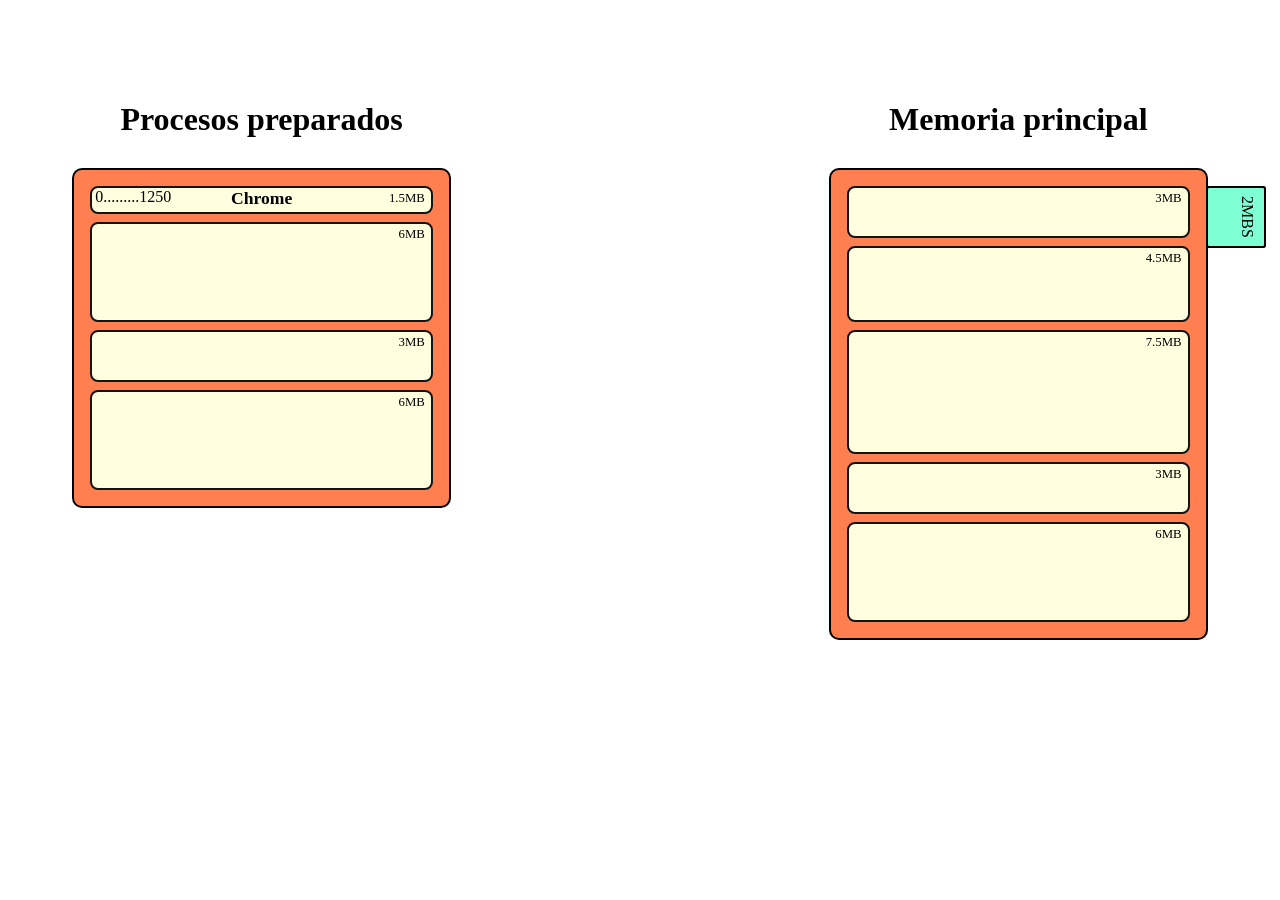
==== index.html @ 34858935 "pestaña lateral en proceso" ====
<!DOCTYPE html>
<html lang="en">

<head>
    <meta charset="UTF-8" />
    <meta name="viewport" content="width=device-width, initial-scale=1.0" />
    <link rel="stylesheet" href="scss/mis_estilos.css" .css">
    <title>Document</title>
</head>

<body>
    <!--    <nav>
        <ul>
            <li>
                <a href="">Ejemplo</a>
            </li>
        </ul>
    </nav> -->

    <div class="main-container">
        <div class="contenedor-columna">
            <h1 class="titulo">Procesos preparados</h1>
            <div class="mi_memoria">
                <div class="particion size1">
                    <div class="info-izq">
                        <div class="cero">0</div>
                        <div class="puntos">
                            .........<br />.........<br />.........<br />.........<br />.........
                        </div>
                        <div class="numero-direccion">1250</div>
                    </div>

                    <div class="nombre-proceso">Chrome</div>
                </div>
                <div class="particion size4"></div>
                <div class="particion size2"></div>
                <div class="particion size4"></div>
            </div>
        </div>

        <div class="contenedor-columna">
            <h1 class="titulo">Memoria principal</h1>
            
            <div class="mi_memoria">
                <div class="particion size2"></div>
                <div class="pestaña-lateral">2MBS</div>
                <div class="particion size3"></div>

                <div class="particion size5"></div>
                <div class="particion size2"></div>

                <div class="pestaña-lateral">2MBS</div>
                <div class="particion size4"></div>
            </div>
        </div>
    </div>
</body>

</html>
---- scss/mis_estilos.css ----
@charset "UTF-8";
:root {
  --size_memmory:30% ;
}

.titulo {
  text-align: center;
  padding: 0.5rem;
}

.main-container {
  display: flex;
  justify-content: space-between;
}

.contenedor-columna {
  width: var(--size_memmory);
  display: flex;
  flex-direction: column;
  margin: 2rem;
  padding: 2rem;
}

.mi_memoria {
  display: flex;
  flex-wrap: wrap;
  position: relative;
  row-gap: 0.5rem;
  background-color: coral;
  border-radius: 10px;
  border: 2px solid black;
  padding: 1rem;
}
.mi_memoria .pestaña-lateral {
  position: absolute;
  right: -60px;
  width: 40px;
  border-radius: 0.2rem;
  border: 2px solid black;
  background-color: aquamarine;
  padding: 0.5rem;
  writing-mode: vertical-rl;
  display: flex;
}
.mi_memoria .particion {
  border: rgb(20, 20, 20) solid 2px;
  width: 100%;
  border-radius: 8px;
  background-color: lightyellow;
  overflow: hidden;
}
.mi_memoria .particion .info-izq {
  position: absolute;
  left: 0.2rem;
  display: flex;
  justify-content: space-between;
}
.mi_memoria .particion .info-izq .puntos {
  color: #000000;
}
.mi_memoria .particion .nombre-proceso {
  font-weight: bold;
  font-size: 1.1rem;
  text-align: center;
}
.mi_memoria .particion.size1 {
  position: relative;
  height: calc(1 * 1.5rem);
}
.mi_memoria .particion.size1::after {
  content: "1.5MB";
  position: absolute;
  padding: 0.2rem;
  right: 0.2rem;
  top: 0rem;
  font-size: 0.8rem;
}
.mi_memoria .particion.size2 {
  position: relative;
  height: calc(2 * 1.5rem);
}
.mi_memoria .particion.size2::after {
  content: "3MB";
  position: absolute;
  padding: 0.2rem;
  right: 0.2rem;
  top: 0rem;
  font-size: 0.8rem;
}
.mi_memoria .particion.size3 {
  position: relative;
  height: calc(3 * 1.5rem);
}
.mi_memoria .particion.size3::after {
  content: "4.5MB";
  position: absolute;
  padding: 0.2rem;
  right: 0.2rem;
  top: 0rem;
  font-size: 0.8rem;
}
.mi_memoria .particion.size4 {
  position: relative;
  height: calc(4 * 1.5rem);
}
.mi_memoria .particion.size4::after {
  content: "6MB";
  position: absolute;
  padding: 0.2rem;
  right: 0.2rem;
  top: 0rem;
  font-size: 0.8rem;
}
.mi_memoria .particion.size5 {
  position: relative;
  height: calc(5 * 1.5rem);
}
.mi_memoria .particion.size5::after {
  content: "7.5MB";
  position: absolute;
  padding: 0.2rem;
  right: 0.2rem;
  top: 0rem;
  font-size: 0.8rem;
}/*# sourceMappingURL=mis_estilos.css.map */
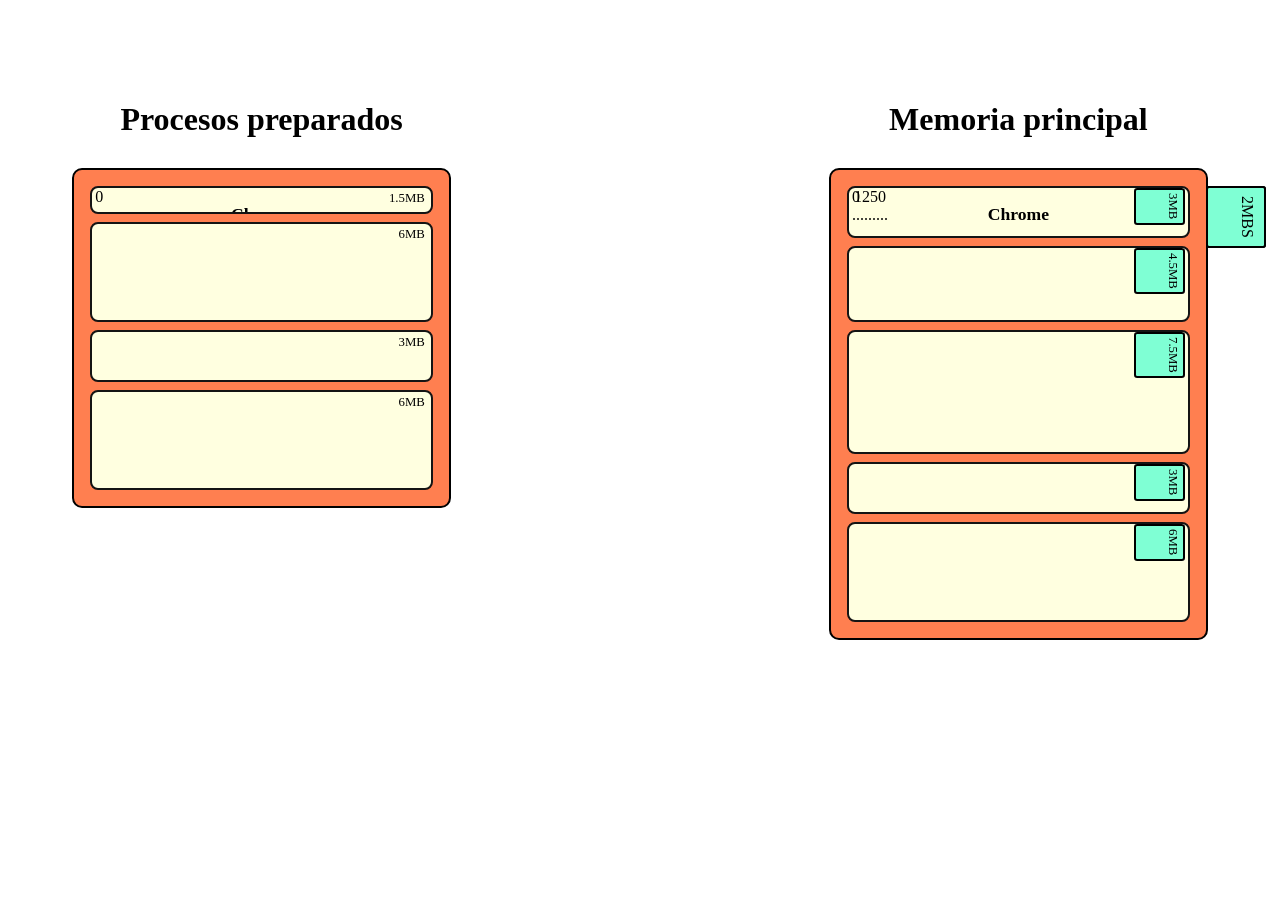
==== commit 718671d8: "archivo procesos + cambios varios" ====
--- a/index.html
+++ b/index.html
@@ -18,14 +18,13 @@
     </nav> -->
 
     <div class="main-container">
-        <div class="contenedor-columna">
+        <div class="contenedor-procesos">
             <h1 class="titulo">Procesos preparados</h1>
-            <div class="mi_memoria">
+            <div class="procesos_preparados">
                 <div class="particion size1">
                     <div class="info-izq">
-                        <div class="cero">0</div>
-                        <div class="puntos">
-                            .........<br />.........<br />.........<br />.........<br />.........
+                        <div >
+                            0<br/>.........<br />.........<br />.........<br />
                         </div>
                         <div class="numero-direccion">1250</div>
                     </div>
@@ -38,11 +37,20 @@
             </div>
         </div>
 
-        <div class="contenedor-columna">
+        <div class="contenedor-particiones">
             <h1 class="titulo">Memoria principal</h1>
             
             <div class="mi_memoria">
-                <div class="particion size2"></div>
+                <div class="particion size2">
+                    <div class="info-izq">
+                        
+                        <div>
+                            0<br/>.........<br />.........<br />.........<br />.........<br />.........
+                        </div>
+                        <div class="numero-direccion">1250</div>
+                    </div>
+                    <div class="nombre-proceso">Chrome</div>
+                </div>
                 <div class="pestaña-lateral">2MBS</div>
                 <div class="particion size3"></div>
 
--- a/scss/mis_estilos.css
+++ b/scss/mis_estilos.css
@@ -13,7 +13,109 @@
   justify-content: space-between;
 }
 
-.contenedor-columna {
+.contenedor-procesos {
+  width: var(--size_memmory);
+  display: flex;
+  flex-direction: column;
+  margin: 2rem;
+  padding: 2rem;
+}
+
+.procesos_preparados {
+  display: flex;
+  flex-wrap: wrap;
+  position: relative;
+  row-gap: 0.5rem;
+  background-color: coral;
+  border-radius: 10px;
+  border: 2px solid black;
+  padding: 1rem;
+}
+.procesos_preparados .particion {
+  border: rgb(20, 20, 20) solid 2px;
+  width: 100%;
+  border-radius: 8px;
+  background-color: lightyellow;
+  overflow: hidden;
+}
+.procesos_preparados .particion .info-izq {
+  position: absolute;
+  left: 0.2rem;
+  display: flex;
+  justify-content: space-between;
+}
+.procesos_preparados .particion .info-izq .numero-direccion {
+  position: absolute;
+  z-index: -1;
+}
+.procesos_preparados .particion .nombre-proceso {
+  font-weight: bold;
+  font-size: 1.1rem;
+  text-align: center;
+  padding: 1rem;
+}
+.procesos_preparados .particion.size1 {
+  position: relative;
+  height: calc(1 * 1.5rem);
+}
+.procesos_preparados .particion.size1::after {
+  content: "1.5MB";
+  position: absolute;
+  padding: 0.2rem;
+  right: 0.2rem;
+  top: 0rem;
+  font-size: 0.8rem;
+}
+.procesos_preparados .particion.size2 {
+  position: relative;
+  height: calc(2 * 1.5rem);
+}
+.procesos_preparados .particion.size2::after {
+  content: "3MB";
+  position: absolute;
+  padding: 0.2rem;
+  right: 0.2rem;
+  top: 0rem;
+  font-size: 0.8rem;
+}
+.procesos_preparados .particion.size3 {
+  position: relative;
+  height: calc(3 * 1.5rem);
+}
+.procesos_preparados .particion.size3::after {
+  content: "4.5MB";
+  position: absolute;
+  padding: 0.2rem;
+  right: 0.2rem;
+  top: 0rem;
+  font-size: 0.8rem;
+}
+.procesos_preparados .particion.size4 {
+  position: relative;
+  height: calc(4 * 1.5rem);
+}
+.procesos_preparados .particion.size4::after {
+  content: "6MB";
+  position: absolute;
+  padding: 0.2rem;
+  right: 0.2rem;
+  top: 0rem;
+  font-size: 0.8rem;
+}
+.procesos_preparados .particion.size5 {
+  position: relative;
+  height: calc(5 * 1.5rem);
+}
+.procesos_preparados .particion.size5::after {
+  content: "7.5MB";
+  position: absolute;
+  padding: 0.2rem;
+  right: 0.2rem;
+  top: 0rem;
+  font-size: 0.8rem;
+}
+
+.contenedor-particiones {
   width: var(--size_memmory);
   display: flex;
   flex-direction: column;
@@ -48,20 +150,24 @@
   border-radius: 8px;
   background-color: lightyellow;
   overflow: hidden;
+  flex-direction: column;
+  flex-grow: 1;
 }
 .mi_memoria .particion .info-izq {
   position: absolute;
   left: 0.2rem;
   display: flex;
-  justify-content: space-between;
-}
-.mi_memoria .particion .info-izq .puntos {
-  color: #000000;
+  justify-content: space-around;
+}
+.mi_memoria .particion .info-izq .numero-direccion {
+  position: absolute;
+  z-index: 2;
 }
 .mi_memoria .particion .nombre-proceso {
   font-weight: bold;
   font-size: 1.1rem;
   text-align: center;
+  padding: 1rem;
 }
 .mi_memoria .particion.size1 {
   position: relative;
@@ -122,4 +228,14 @@
   right: 0.2rem;
   top: 0rem;
   font-size: 0.8rem;
+}
+.mi_memoria .particion::after {
+  position: relative;
+  right: -190px;
+  width: 40px;
+  border-radius: 0.2rem;
+  border: 2px solid black;
+  background-color: aquamarine;
+  padding: 0.5rem;
+  writing-mode: vertical-rl;
 }/*# sourceMappingURL=mis_estilos.css.map */
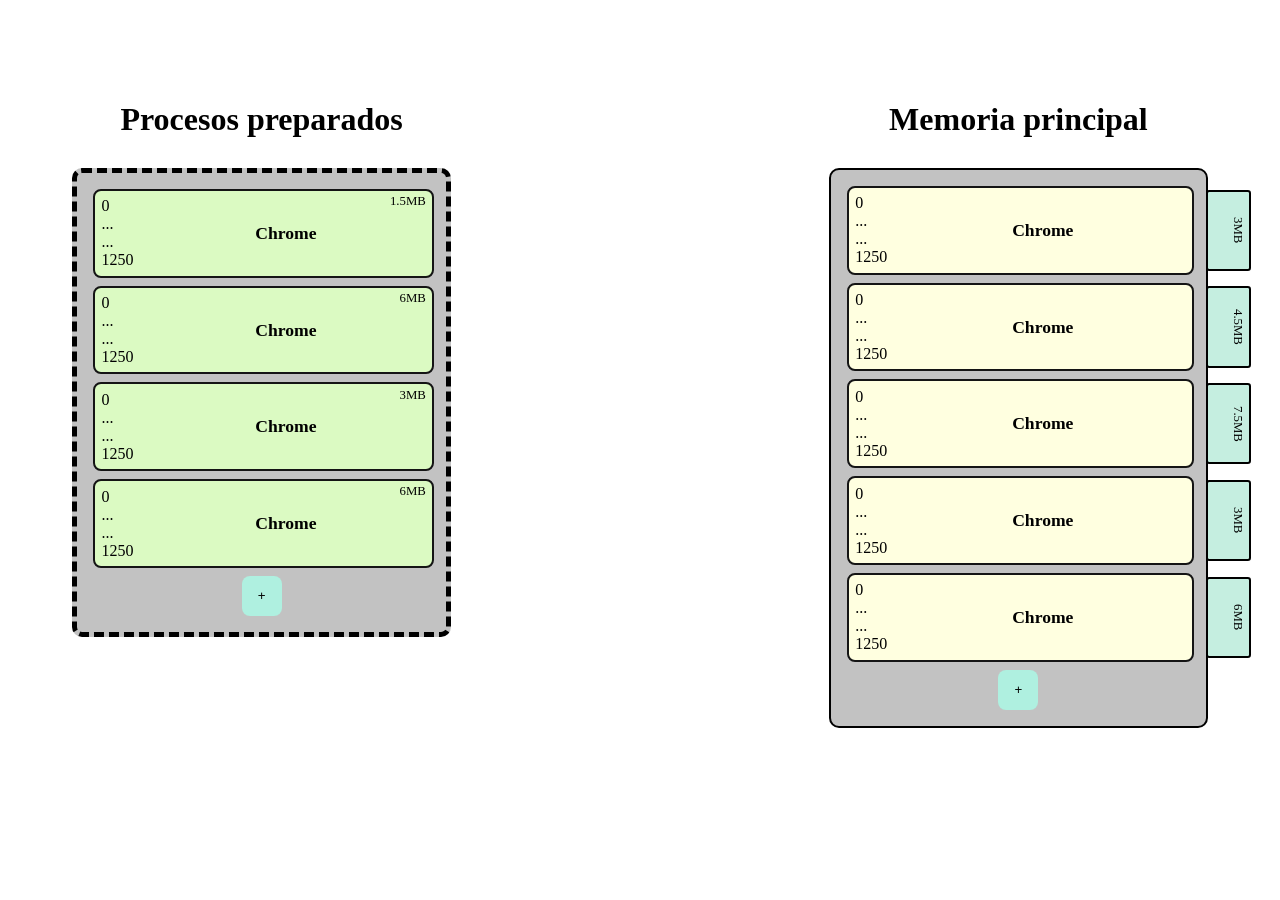
==== commit 86b55dd1: "COMMIT 1. Particiones fijas. Dibujo de las particiones." ====
--- a/index.html
+++ b/index.html
@@ -23,42 +23,102 @@
             <div class="procesos_preparados">
                 <div class="particion size1">
                     <div class="info-izq">
-                        <div >
-                            0<br/>.........<br />.........<br />.........<br />
-                        </div>
-                        <div class="numero-direccion">1250</div>
+                        <span>0</span>
+                        <span>...</span>
+                        <span>...</span>
+                        <span class="numero-direccion">1250</span>
                     </div>
 
                     <div class="nombre-proceso">Chrome</div>
                 </div>
-                <div class="particion size4"></div>
-                <div class="particion size2"></div>
-                <div class="particion size4"></div>
+                <div class="particion size4">
+                    <div class="info-izq">
+                        <span>0</span>
+                        <span>...</span>
+                        <span>...</span>
+                        <span class="numero-direccion">1250</span>
+                    </div>
+                    <div class="nombre-proceso">Chrome</div>
+                </div>
+                <div class="particion size2">
+                    <div class="info-izq">
+                        <span>0</span>
+                        <span>...</span>
+                        <span>...</span>
+                        <span class="numero-direccion">1250</span>
+                    </div>
+                    <div class="nombre-proceso">Chrome</div>
+                </div>
+                <div class="particion size4">
+                    <div class="info-izq">
+                        <span>0</span>
+                        <span>...</span>
+                        <span>...</span>
+                        <span class="numero-direccion">1250</span>
+                    </div>
+                    <div class="nombre-proceso">Chrome</div>
+                </div>
+                <div class="button-container">
+                    <button class="button">+</button>
+                </div>
             </div>
         </div>
 
         <div class="contenedor-particiones">
             <h1 class="titulo">Memoria principal</h1>
-            
+
             <div class="mi_memoria">
                 <div class="particion size2">
                     <div class="info-izq">
-                        
-                        <div>
-                            0<br/>.........<br />.........<br />.........<br />.........<br />.........
-                        </div>
-                        <div class="numero-direccion">1250</div>
+                        <span>0</span>
+                        <span>...</span>
+                        <span>...</span>
+                        <span class="numero-direccion">1250</span>
                     </div>
                     <div class="nombre-proceso">Chrome</div>
                 </div>
-                <div class="pestaña-lateral">2MBS</div>
-                <div class="particion size3"></div>
 
-                <div class="particion size5"></div>
-                <div class="particion size2"></div>
+                <div class="particion size3">
+                    <div class="info-izq">
+                        <span>0</span>
+                        <span>...</span>
+                        <span>...</span>
+                        <span class="numero-direccion">1250</span>
+                    </div>
+                    <div class="nombre-proceso">Chrome</div>
+                </div>
 
-                <div class="pestaña-lateral">2MBS</div>
-                <div class="particion size4"></div>
+                <div class="particion size5">
+                    <div class="info-izq">
+                        <span>0</span>
+                        <span>...</span>
+                        <span>...</span>
+                        <span class="numero-direccion">1250</span>
+                    </div>
+                    <div class="nombre-proceso">Chrome</div>
+                </div>
+                <div class="particion size2">
+                    <div class="info-izq">
+                        <span>0</span>
+                        <span>...</span>
+                        <span>...</span>
+                        <span class="numero-direccion">1250</span>
+                    </div>
+                    <div class="nombre-proceso">Chrome</div>
+                </div>
+
+                <div class="particion size4">
+                    <div class="info-izq">
+                        <span>0</span>
+                        <span>...</span>
+                        <span>...</span>
+                        <span class="numero-direccion">1250</span>
+                    </div>
+                    <div class="nombre-proceso">Chrome</div>
+                </div>
+                <div class="button-container">
+                    <button class="button">+</button>
+                </div>
             </div>
         </div>
     </div>
--- a/scss/mis_estilos.css
+++ b/scss/mis_estilos.css
@@ -1,4 +1,3 @@
-@charset "UTF-8";
 :root {
   --size_memmory:30% ;
 }
@@ -23,219 +22,229 @@
 
 .procesos_preparados {
   display: flex;
-  flex-wrap: wrap;
+  flex-direction: column;
   position: relative;
   row-gap: 0.5rem;
-  background-color: coral;
+  background-color: rgba(122, 122, 122, 0.459);
+  border-radius: 10px;
+  border: 5px dashed black;
+  padding: 1rem;
+}
+.procesos_preparados .button-container {
+  display: flex;
+  justify-content: center;
+}
+.procesos_preparados .button {
+  border-radius: 0.5rem;
+  border: none;
+  background-color: rgb(175, 240, 224);
+  width: 40px;
+  height: 40px;
+}
+.procesos_preparados button:hover {
+  background-color: rgb(108, 146, 137);
+}
+.procesos_preparados .particion {
+  display: flex;
+  align-items: center;
+  position: relative;
+  border: rgb(20, 20, 20) solid 2px;
+  width: 100%;
+  border-radius: 8px;
+  background-color: rgb(219, 250, 194);
+}
+.procesos_preparados .particion .info-izq {
+  display: flex;
+  flex-direction: column;
+  margin: 0.2rem;
+  font-size: 1rem;
+  padding: 0.2rem;
+}
+.procesos_preparados .particion .nombre-proceso {
+  flex: 1;
+  text-align: center;
+  font-weight: bold;
+  font-size: 1.1rem;
+  text-align: center;
+}
+.procesos_preparados .particion.size1 {
+  position: relative;
+  flex: 1;
+}
+.procesos_preparados .particion.size1::after {
+  content: "1.5MB";
+  position: absolute;
+  padding: 0.2rem;
+  right: 0.2rem;
+  top: 0rem;
+  font-size: 0.8rem;
+}
+.procesos_preparados .particion.size2 {
+  position: relative;
+  flex: 2;
+}
+.procesos_preparados .particion.size2::after {
+  content: "3MB";
+  position: absolute;
+  padding: 0.2rem;
+  right: 0.2rem;
+  top: 0rem;
+  font-size: 0.8rem;
+}
+.procesos_preparados .particion.size3 {
+  position: relative;
+  flex: 3;
+}
+.procesos_preparados .particion.size3::after {
+  content: "4.5MB";
+  position: absolute;
+  padding: 0.2rem;
+  right: 0.2rem;
+  top: 0rem;
+  font-size: 0.8rem;
+}
+.procesos_preparados .particion.size4 {
+  position: relative;
+  flex: 4;
+}
+.procesos_preparados .particion.size4::after {
+  content: "6MB";
+  position: absolute;
+  padding: 0.2rem;
+  right: 0.2rem;
+  top: 0rem;
+  font-size: 0.8rem;
+}
+.procesos_preparados .particion.size5 {
+  position: relative;
+  flex: 5;
+}
+.procesos_preparados .particion.size5::after {
+  content: "7.5MB";
+  position: absolute;
+  padding: 0.2rem;
+  right: 0.2rem;
+  top: 0rem;
+  font-size: 0.8rem;
+}
+
+.contenedor-particiones {
+  width: var(--size_memmory);
+  display: flex;
+  flex-direction: column;
+  margin: 2rem;
+  padding: 2rem;
+}
+
+.mi_memoria {
+  display: flex;
+  flex-direction: column;
+  position: relative;
+  row-gap: 0.5rem;
+  background-color: rgba(122, 122, 122, 0.459);
   border-radius: 10px;
   border: 2px solid black;
   padding: 1rem;
 }
-.procesos_preparados .particion {
+.mi_memoria .button-container {
+  display: flex;
+  justify-content: center;
+}
+.mi_memoria .button {
+  border-radius: 0.5rem;
+  border: none;
+  background-color: rgb(175, 240, 224);
+  width: 40px;
+  height: 40px;
+}
+.mi_memoria button:hover {
+  background-color: rgb(108, 146, 137);
+}
+.mi_memoria .particion {
+  display: flex;
+  align-items: center;
+  position: relative;
   border: rgb(20, 20, 20) solid 2px;
   width: 100%;
   border-radius: 8px;
   background-color: lightyellow;
-  overflow: hidden;
-}
-.procesos_preparados .particion .info-izq {
-  position: absolute;
-  left: 0.2rem;
-  display: flex;
-  justify-content: space-between;
-}
-.procesos_preparados .particion .info-izq .numero-direccion {
-  position: absolute;
-  z-index: -1;
-}
-.procesos_preparados .particion .nombre-proceso {
+}
+.mi_memoria .particion::after {
+  position: absolute;
+  left: 104%;
+  width: 2rem;
+  height: 80%;
+  border-radius: 0.2rem;
+  border: 2px solid black;
+  background-color: rgb(197, 238, 224);
+  writing-mode: vertical-rl;
+}
+.mi_memoria .particion .info-izq {
+  display: flex;
+  flex-direction: column;
+  margin: 0.2rem;
+  font-size: 1rem;
+  padding: 0.2rem;
+}
+.mi_memoria .particion .nombre-proceso {
+  flex: 1;
+  text-align: center;
   font-weight: bold;
   font-size: 1.1rem;
   text-align: center;
-  padding: 1rem;
-}
-.procesos_preparados .particion.size1 {
-  position: relative;
-  height: calc(1 * 1.5rem);
-}
-.procesos_preparados .particion.size1::after {
-  content: "1.5MB";
-  position: absolute;
-  padding: 0.2rem;
-  right: 0.2rem;
-  top: 0rem;
-  font-size: 0.8rem;
-}
-.procesos_preparados .particion.size2 {
-  position: relative;
-  height: calc(2 * 1.5rem);
-}
-.procesos_preparados .particion.size2::after {
-  content: "3MB";
-  position: absolute;
-  padding: 0.2rem;
-  right: 0.2rem;
-  top: 0rem;
-  font-size: 0.8rem;
-}
-.procesos_preparados .particion.size3 {
-  position: relative;
-  height: calc(3 * 1.5rem);
-}
-.procesos_preparados .particion.size3::after {
-  content: "4.5MB";
-  position: absolute;
-  padding: 0.2rem;
-  right: 0.2rem;
-  top: 0rem;
-  font-size: 0.8rem;
-}
-.procesos_preparados .particion.size4 {
-  position: relative;
-  height: calc(4 * 1.5rem);
-}
-.procesos_preparados .particion.size4::after {
-  content: "6MB";
-  position: absolute;
-  padding: 0.2rem;
-  right: 0.2rem;
-  top: 0rem;
-  font-size: 0.8rem;
-}
-.procesos_preparados .particion.size5 {
-  position: relative;
-  height: calc(5 * 1.5rem);
-}
-.procesos_preparados .particion.size5::after {
-  content: "7.5MB";
-  position: absolute;
-  padding: 0.2rem;
-  right: 0.2rem;
-  top: 0rem;
-  font-size: 0.8rem;
-}
-
-.contenedor-particiones {
-  width: var(--size_memmory);
-  display: flex;
-  flex-direction: column;
-  margin: 2rem;
-  padding: 2rem;
-}
-
-.mi_memoria {
-  display: flex;
-  flex-wrap: wrap;
-  position: relative;
-  row-gap: 0.5rem;
-  background-color: coral;
-  border-radius: 10px;
-  border: 2px solid black;
-  padding: 1rem;
-}
-.mi_memoria .pestaña-lateral {
-  position: absolute;
-  right: -60px;
-  width: 40px;
-  border-radius: 0.2rem;
-  border: 2px solid black;
-  background-color: aquamarine;
-  padding: 0.5rem;
-  writing-mode: vertical-rl;
-  display: flex;
-}
-.mi_memoria .particion {
-  border: rgb(20, 20, 20) solid 2px;
-  width: 100%;
-  border-radius: 8px;
-  background-color: lightyellow;
-  overflow: hidden;
-  flex-direction: column;
-  flex-grow: 1;
-}
-.mi_memoria .particion .info-izq {
-  position: absolute;
-  left: 0.2rem;
-  display: flex;
-  justify-content: space-around;
-}
-.mi_memoria .particion .info-izq .numero-direccion {
-  position: absolute;
-  z-index: 2;
-}
-.mi_memoria .particion .nombre-proceso {
-  font-weight: bold;
-  font-size: 1.1rem;
-  text-align: center;
-  padding: 1rem;
 }
 .mi_memoria .particion.size1 {
   position: relative;
-  height: calc(1 * 1.5rem);
+  flex: 1;
 }
 .mi_memoria .particion.size1::after {
   content: "1.5MB";
   position: absolute;
-  padding: 0.2rem;
-  right: 0.2rem;
-  top: 0rem;
+  padding: 0.3rem;
+  text-align: center;
   font-size: 0.8rem;
 }
 .mi_memoria .particion.size2 {
   position: relative;
-  height: calc(2 * 1.5rem);
+  flex: 2;
 }
 .mi_memoria .particion.size2::after {
   content: "3MB";
   position: absolute;
-  padding: 0.2rem;
-  right: 0.2rem;
-  top: 0rem;
+  padding: 0.3rem;
+  text-align: center;
   font-size: 0.8rem;
 }
 .mi_memoria .particion.size3 {
   position: relative;
-  height: calc(3 * 1.5rem);
+  flex: 3;
 }
 .mi_memoria .particion.size3::after {
   content: "4.5MB";
   position: absolute;
-  padding: 0.2rem;
-  right: 0.2rem;
-  top: 0rem;
+  padding: 0.3rem;
+  text-align: center;
   font-size: 0.8rem;
 }
 .mi_memoria .particion.size4 {
   position: relative;
-  height: calc(4 * 1.5rem);
+  flex: 4;
 }
 .mi_memoria .particion.size4::after {
   content: "6MB";
   position: absolute;
-  padding: 0.2rem;
-  right: 0.2rem;
-  top: 0rem;
+  padding: 0.3rem;
+  text-align: center;
   font-size: 0.8rem;
 }
 .mi_memoria .particion.size5 {
   position: relative;
-  height: calc(5 * 1.5rem);
+  flex: 5;
 }
 .mi_memoria .particion.size5::after {
   content: "7.5MB";
   position: absolute;
-  padding: 0.2rem;
-  right: 0.2rem;
-  top: 0rem;
-  font-size: 0.8rem;
-}
-.mi_memoria .particion::after {
-  position: relative;
-  right: -190px;
-  width: 40px;
-  border-radius: 0.2rem;
-  border: 2px solid black;
-  background-color: aquamarine;
-  padding: 0.5rem;
-  writing-mode: vertical-rl;
+  padding: 0.3rem;
+  text-align: center;
+  font-size: 0.8rem;
 }/*# sourceMappingURL=mis_estilos.css.map */
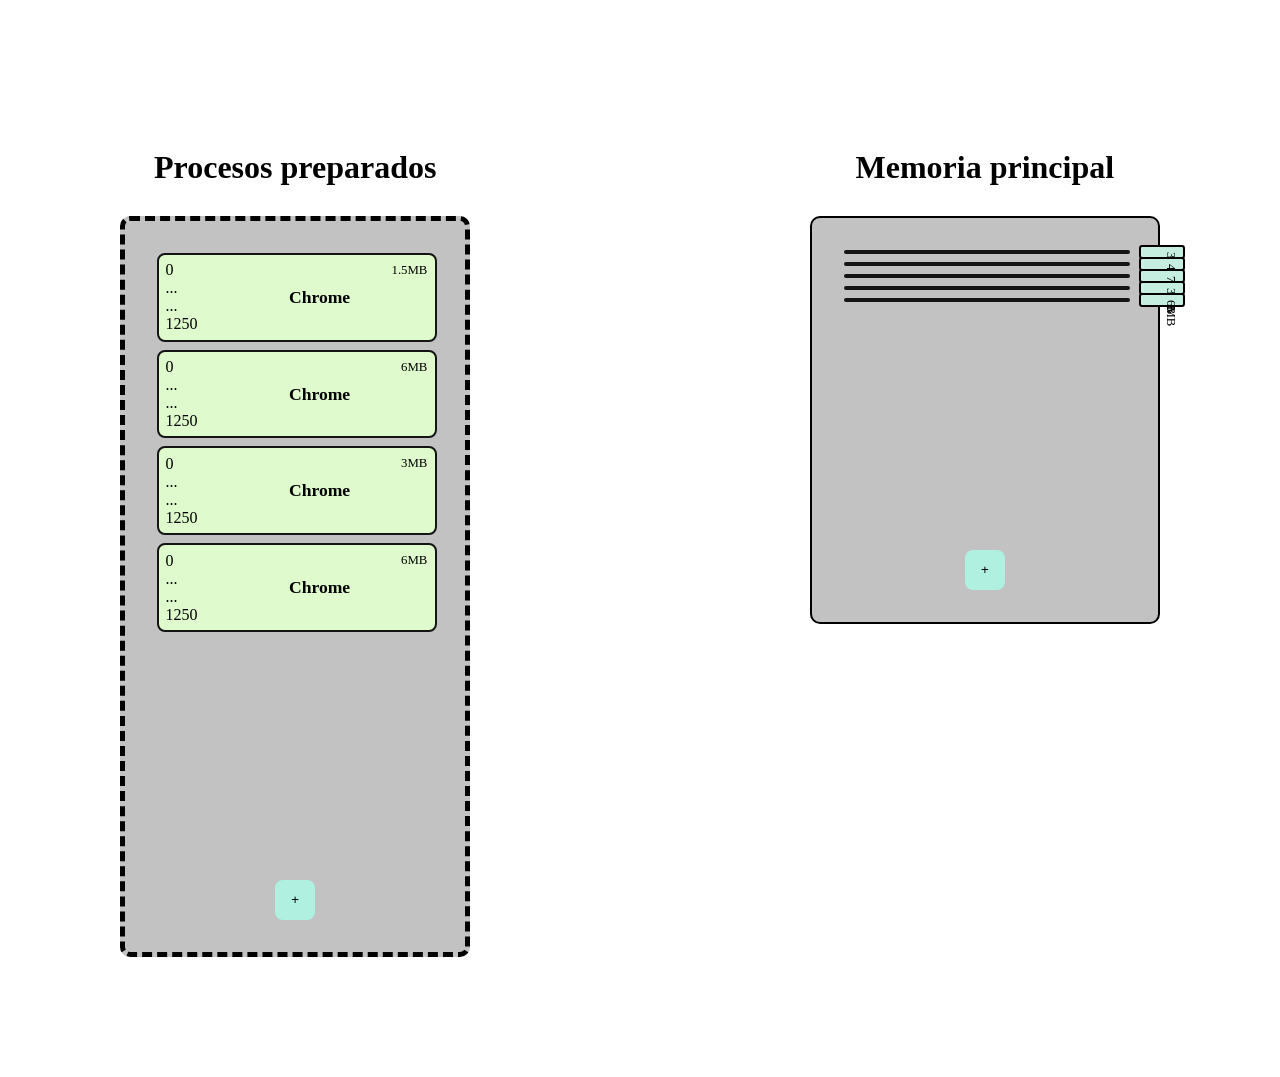
==== commit 951ce6d9: "tooltip en proceso y drag and drop" ====
--- a/index.html
+++ b/index.html
@@ -20,8 +20,8 @@
     <div class="main-container">
         <div class="contenedor-procesos">
             <h1 class="titulo">Procesos preparados</h1>
-            <div class="procesos_preparados">
-                <div class="particion size1">
+            <div class="procesos_preparados" id="procesos">
+                <div class="proceso size1" draggable="true" id="p1">
                     <div class="info-izq">
                         <span>0</span>
                         <span>...</span>
@@ -31,7 +31,7 @@
 
                     <div class="nombre-proceso">Chrome</div>
                 </div>
-                <div class="particion size4">
+                <div class="proceso size4" draggable="true" id="p2">
                     <div class="info-izq">
                         <span>0</span>
                         <span>...</span>
@@ -40,7 +40,7 @@
                     </div>
                     <div class="nombre-proceso">Chrome</div>
                 </div>
-                <div class="particion size2">
+                <div class="proceso size2" draggable="true" id="p3">
                     <div class="info-izq">
                         <span>0</span>
                         <span>...</span>
@@ -49,7 +49,7 @@
                     </div>
                     <div class="nombre-proceso">Chrome</div>
                 </div>
-                <div class="particion size4">
+                <div class="proceso size4" draggable="true" id="p4">
                     <div class="info-izq">
                         <span>0</span>
                         <span>...</span>
@@ -67,54 +67,27 @@
         <div class="contenedor-particiones">
             <h1 class="titulo">Memoria principal</h1>
 
-            <div class="mi_memoria">
-                <div class="particion size2">
-                    <div class="info-izq">
-                        <span>0</span>
-                        <span>...</span>
-                        <span>...</span>
-                        <span class="numero-direccion">1250</span>
-                    </div>
-                    <div class="nombre-proceso">Chrome</div>
+            <div class="mi_memoria" id="contenedor-memoria">
+                <div class="particion size2 tooltip">
+
+                    <span class="tooltiptext_derecha">
+                        Memoria disponible: 1.5MB
+                    </span> 
                 </div>
 
                 <div class="particion size3">
-                    <div class="info-izq">
-                        <span>0</span>
-                        <span>...</span>
-                        <span>...</span>
-                        <span class="numero-direccion">1250</span>
-                    </div>
-                    <div class="nombre-proceso">Chrome</div>
+
                 </div>
 
                 <div class="particion size5">
-                    <div class="info-izq">
-                        <span>0</span>
-                        <span>...</span>
-                        <span>...</span>
-                        <span class="numero-direccion">1250</span>
-                    </div>
-                    <div class="nombre-proceso">Chrome</div>
+
                 </div>
                 <div class="particion size2">
-                    <div class="info-izq">
-                        <span>0</span>
-                        <span>...</span>
-                        <span>...</span>
-                        <span class="numero-direccion">1250</span>
-                    </div>
-                    <div class="nombre-proceso">Chrome</div>
+
                 </div>
 
                 <div class="particion size4">
-                    <div class="info-izq">
-                        <span>0</span>
-                        <span>...</span>
-                        <span>...</span>
-                        <span class="numero-direccion">1250</span>
-                    </div>
-                    <div class="nombre-proceso">Chrome</div>
+
                 </div>
                 <div class="button-container">
                     <button class="button">+</button>
@@ -122,6 +95,7 @@
             </div>
         </div>
     </div>
+    <script type="text/javascript" src="/js/drag.js"></script>
 </body>
 
 </html>
--- a/scss/mis_estilos.css
+++ b/scss/mis_estilos.css
@@ -7,9 +7,46 @@
   padding: 0.5rem;
 }
 
+.tooltip {
+  position: relative;
+}
+
+.tooltip .tooltiptext_derecha {
+  visibility: hidden;
+  width: 160px;
+  background-color: #f3a846;
+  color: #0f0f0f;
+  text-align: center;
+  border-radius: 6px;
+  padding: 5px;
+  position: absolute;
+  top: 50%;
+  left: 105%;
+  margin-top: -15px;
+  opacity: 0;
+  transition: opacity 0.3s;
+}
+
+.tooltip .tooltiptext_derecha::after {
+  content: "";
+  position: absolute;
+  top: 50%;
+  right: 100%;
+  margin-top: -5px;
+  border-width: 5px;
+  border-style: solid;
+  border-color: transparent #f3a846 transparent transparent;
+}
+
+.tooltip:hover .tooltiptext_derecha {
+  visibility: visible;
+  opacity: 1;
+}
+
 .main-container {
   display: flex;
   justify-content: space-between;
+  padding: 3rem;
 }
 
 .contenedor-procesos {
@@ -28,7 +65,7 @@
   background-color: rgba(122, 122, 122, 0.459);
   border-radius: 10px;
   border: 5px dashed black;
-  padding: 1rem;
+  padding: 2rem;
 }
 .procesos_preparados .button-container {
   display: flex;
@@ -40,91 +77,97 @@
   background-color: rgb(175, 240, 224);
   width: 40px;
   height: 40px;
+  margin-top: 15rem;
 }
 .procesos_preparados button:hover {
   background-color: rgb(108, 146, 137);
 }
-.procesos_preparados .particion {
+.procesos_preparados .proceso {
   display: flex;
   align-items: center;
   position: relative;
   border: rgb(20, 20, 20) solid 2px;
   width: 100%;
   border-radius: 8px;
-  background-color: rgb(219, 250, 194);
-}
-.procesos_preparados .particion .info-izq {
+  background-color: rgb(223, 250, 205);
+}
+.procesos_preparados .proceso .info-izq {
   display: flex;
   flex-direction: column;
   margin: 0.2rem;
   font-size: 1rem;
   padding: 0.2rem;
 }
-.procesos_preparados .particion .nombre-proceso {
+.procesos_preparados .proceso .nombre-proceso {
   flex: 1;
   text-align: center;
   font-weight: bold;
   font-size: 1.1rem;
   text-align: center;
 }
-.procesos_preparados .particion.size1 {
-  position: relative;
-  flex: 1;
-}
-.procesos_preparados .particion.size1::after {
+.procesos_preparados .proceso.size1 {
+  position: relative;
+  flex: 1;
+}
+.procesos_preparados .proceso.size1::after {
   content: "1.5MB";
   position: absolute;
-  padding: 0.2rem;
-  right: 0.2rem;
-  top: 0rem;
-  font-size: 0.8rem;
-}
-.procesos_preparados .particion.size2 {
+  padding: 0.3rem;
+  right: 0.2rem;
+  top: 0.2rem;
+  text-align: center;
+  font-size: 0.8rem;
+}
+.procesos_preparados .proceso.size2 {
   position: relative;
   flex: 2;
 }
-.procesos_preparados .particion.size2::after {
+.procesos_preparados .proceso.size2::after {
   content: "3MB";
   position: absolute;
-  padding: 0.2rem;
-  right: 0.2rem;
-  top: 0rem;
-  font-size: 0.8rem;
-}
-.procesos_preparados .particion.size3 {
+  padding: 0.3rem;
+  right: 0.2rem;
+  top: 0.2rem;
+  text-align: center;
+  font-size: 0.8rem;
+}
+.procesos_preparados .proceso.size3 {
   position: relative;
   flex: 3;
 }
-.procesos_preparados .particion.size3::after {
+.procesos_preparados .proceso.size3::after {
   content: "4.5MB";
   position: absolute;
-  padding: 0.2rem;
-  right: 0.2rem;
-  top: 0rem;
-  font-size: 0.8rem;
-}
-.procesos_preparados .particion.size4 {
+  padding: 0.3rem;
+  right: 0.2rem;
+  top: 0.2rem;
+  text-align: center;
+  font-size: 0.8rem;
+}
+.procesos_preparados .proceso.size4 {
   position: relative;
   flex: 4;
 }
-.procesos_preparados .particion.size4::after {
+.procesos_preparados .proceso.size4::after {
   content: "6MB";
   position: absolute;
-  padding: 0.2rem;
-  right: 0.2rem;
-  top: 0rem;
-  font-size: 0.8rem;
-}
-.procesos_preparados .particion.size5 {
+  padding: 0.3rem;
+  right: 0.2rem;
+  top: 0.2rem;
+  text-align: center;
+  font-size: 0.8rem;
+}
+.procesos_preparados .proceso.size5 {
   position: relative;
   flex: 5;
 }
-.procesos_preparados .particion.size5::after {
+.procesos_preparados .proceso.size5::after {
   content: "7.5MB";
   position: absolute;
-  padding: 0.2rem;
-  right: 0.2rem;
-  top: 0rem;
+  padding: 0.3rem;
+  right: 0.2rem;
+  top: 0.2rem;
+  text-align: center;
   font-size: 0.8rem;
 }
 
@@ -144,7 +187,8 @@
   background-color: rgba(122, 122, 122, 0.459);
   border-radius: 10px;
   border: 2px solid black;
-  padding: 1rem;
+  padding: 2rem;
+  overflow: visible;
 }
 .mi_memoria .button-container {
   display: flex;
@@ -156,6 +200,7 @@
   background-color: rgb(175, 240, 224);
   width: 40px;
   height: 40px;
+  margin-top: 15rem;
 }
 .mi_memoria button:hover {
   background-color: rgb(108, 146, 137);
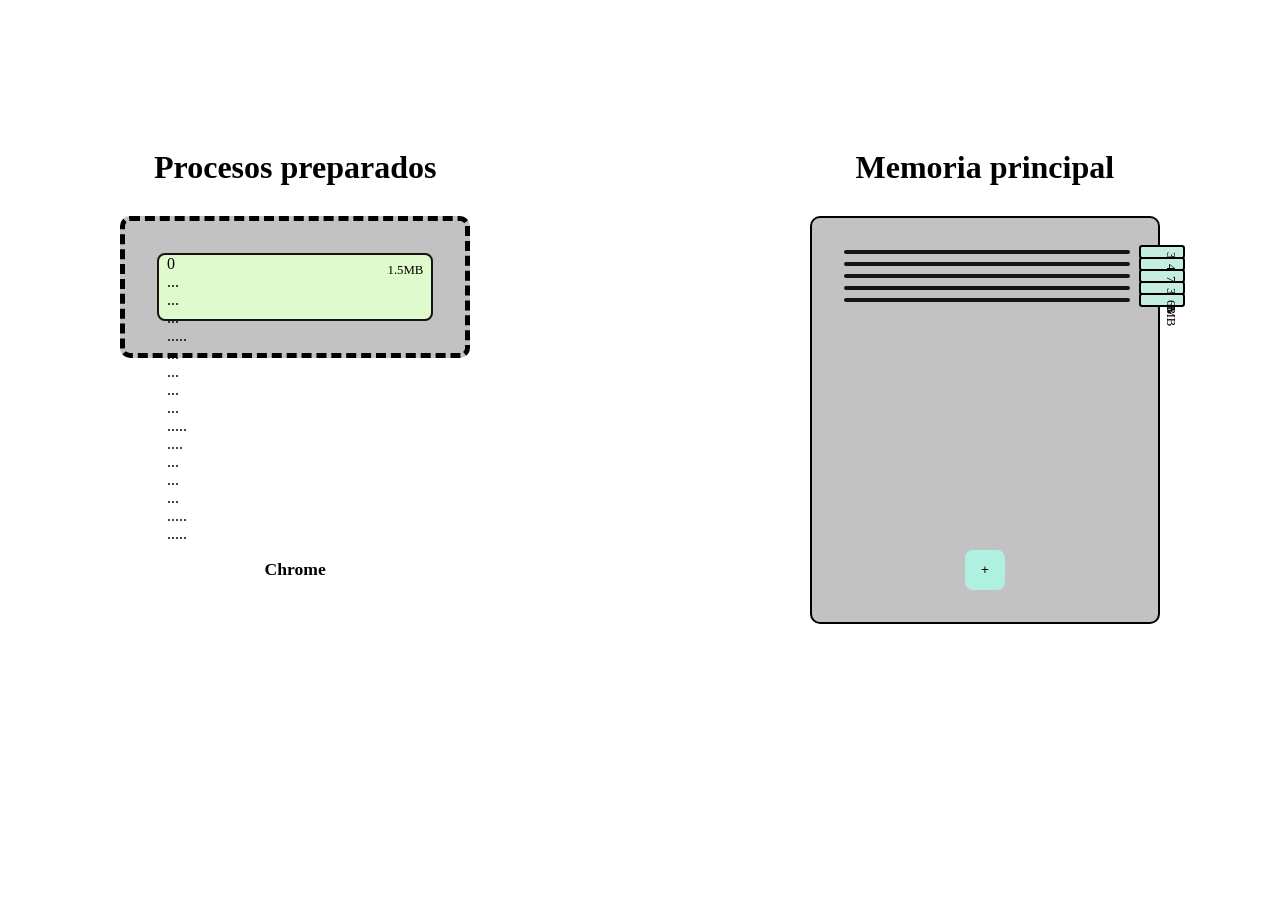
==== commit c970eff5: "pruebas clase" ====
--- a/index.html
+++ b/index.html
@@ -20,23 +20,22 @@
     <div class="main-container">
         <div class="contenedor-procesos">
             <h1 class="titulo">Procesos preparados</h1>
+
+
             <div class="procesos_preparados" id="procesos">
                 <div class="proceso size1" draggable="true" id="p1">
                     <div class="info-izq">
-                        <span>0</span>
-                        <span>...</span>
-                        <span>...</span>
-                        <span class="numero-direccion">1250</span>
+                        <p> 0 <br> ... <br> ... <br>...<br>.....<br>... <br> ... <br> ... <br>...<br>.....<br>.... <br>
+                            ... <br> ... <br>...<br>.....<br>.....</p>
+                        <!--  <span class="numero-direccion">1250</span> -->
                     </div>
+
 
                     <div class="nombre-proceso">Chrome</div>
                 </div>
-                <div class="proceso size4" draggable="true" id="p2">
+                <!-- <div class="proceso size4" draggable="true" id="p2">
                     <div class="info-izq">
-                        <span>0</span>
-                        <span>...</span>
-                        <span>...</span>
-                        <span class="numero-direccion">1250</span>
+                     
                     </div>
                     <div class="nombre-proceso">Chrome</div>
                 </div>
@@ -60,7 +59,7 @@
                 </div>
                 <div class="button-container">
                     <button class="button">+</button>
-                </div>
+                </div> -->
             </div>
         </div>
 
@@ -72,7 +71,7 @@
 
                     <span class="tooltiptext_derecha">
                         Memoria disponible: 1.5MB
-                    </span> 
+                    </span>
                 </div>
 
                 <div class="particion size3">
--- a/scss/mis_estilos.css
+++ b/scss/mis_estilos.css
@@ -59,7 +59,7 @@
 
 .procesos_preparados {
   display: flex;
-  flex-direction: column;
+  flex-wrap: wrap;
   position: relative;
   row-gap: 0.5rem;
   background-color: rgba(122, 122, 122, 0.459);
@@ -83,20 +83,17 @@
   background-color: rgb(108, 146, 137);
 }
 .procesos_preparados .proceso {
-  display: flex;
   align-items: center;
-  position: relative;
   border: rgb(20, 20, 20) solid 2px;
   width: 100%;
   border-radius: 8px;
   background-color: rgb(223, 250, 205);
 }
-.procesos_preparados .proceso .info-izq {
-  display: flex;
-  flex-direction: column;
-  margin: 0.2rem;
+.procesos_preparados .proceso .info-izq p {
+  overflow: hidden;
+  margin-top: 0;
+  margin-left: 0.5rem;
   font-size: 1rem;
-  padding: 0.2rem;
 }
 .procesos_preparados .proceso .nombre-proceso {
   flex: 1;
@@ -107,7 +104,7 @@
 }
 .procesos_preparados .proceso.size1 {
   position: relative;
-  flex: 1;
+  height: calc(1 * 4rem);
 }
 .procesos_preparados .proceso.size1::after {
   content: "1.5MB";
@@ -120,7 +117,7 @@
 }
 .procesos_preparados .proceso.size2 {
   position: relative;
-  flex: 2;
+  height: calc(2 * 4rem);
 }
 .procesos_preparados .proceso.size2::after {
   content: "3MB";
@@ -133,7 +130,7 @@
 }
 .procesos_preparados .proceso.size3 {
   position: relative;
-  flex: 3;
+  height: calc(3 * 4rem);
 }
 .procesos_preparados .proceso.size3::after {
   content: "4.5MB";
@@ -146,7 +143,7 @@
 }
 .procesos_preparados .proceso.size4 {
   position: relative;
-  flex: 4;
+  height: calc(4 * 4rem);
 }
 .procesos_preparados .proceso.size4::after {
   content: "6MB";
@@ -159,7 +156,7 @@
 }
 .procesos_preparados .proceso.size5 {
   position: relative;
-  flex: 5;
+  height: calc(5 * 4rem);
 }
 .procesos_preparados .proceso.size5::after {
   content: "7.5MB";
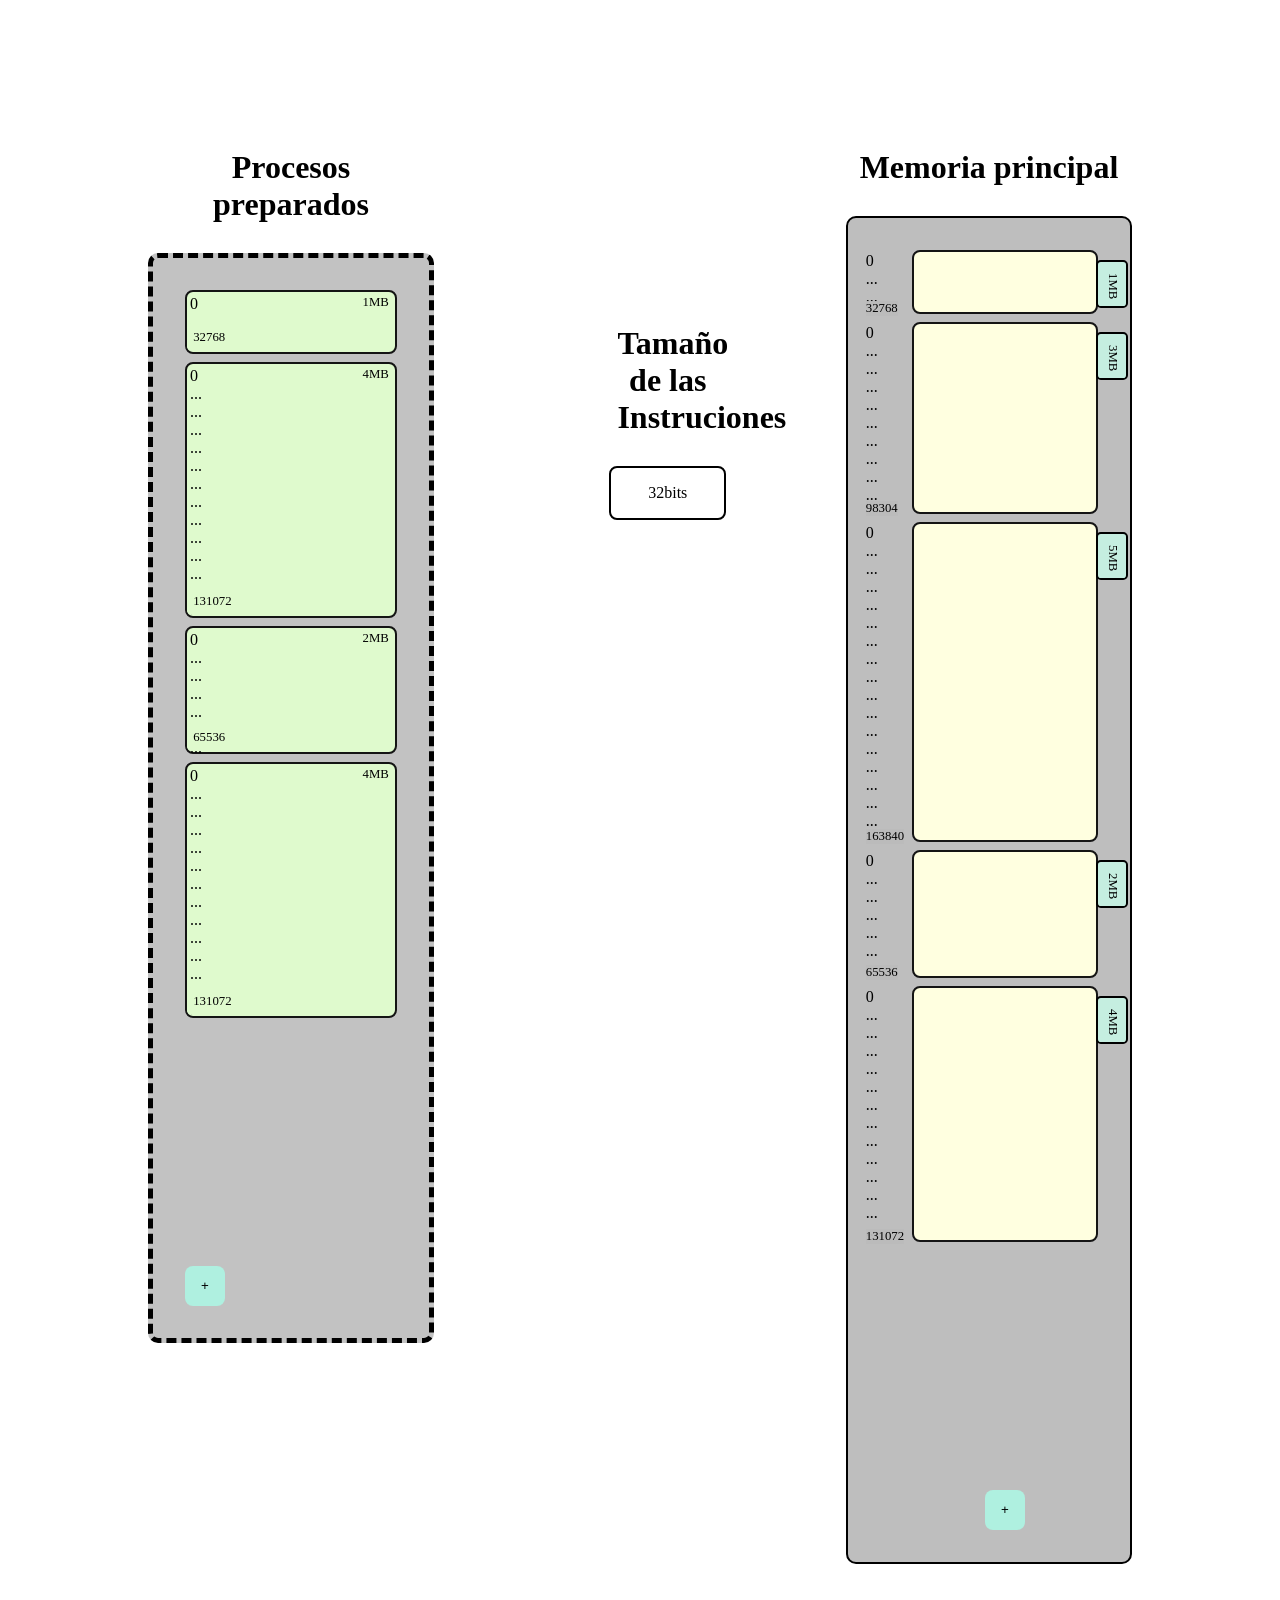
==== commit 7e2d7366: "infoIzquierda colocado + tooltip + pestaña lateral derecha" ====
--- a/index.html
+++ b/index.html
@@ -20,73 +20,116 @@
     <div class="main-container">
         <div class="contenedor-procesos">
             <h1 class="titulo">Procesos preparados</h1>
-
-
             <div class="procesos_preparados" id="procesos">
                 <div class="proceso size1" draggable="true" id="p1">
-                    <div class="info-izq">
-                        <p> 0 <br> ... <br> ... <br>...<br>.....<br>... <br> ... <br> ... <br>...<br>.....<br>.... <br>
-                            ... <br> ... <br>...<br>.....<br>.....</p>
-                        <!--  <span class="numero-direccion">1250</span> -->
+                    <div class="info-izq ">
+                        <span>
+                       
+                        </span>
+
                     </div>
+                </div>
+                <div class="proceso size4" draggable="true" id="p2">
+                    <div class="info-izq ">
+                        <span>
+                     
+                        </span>
 
-
-                    <div class="nombre-proceso">Chrome</div>
-                </div>
-                <!-- <div class="proceso size4" draggable="true" id="p2">
-                    <div class="info-izq">
-                     
                     </div>
-                    <div class="nombre-proceso">Chrome</div>
+                    <!-- <div class="nombre-proceso">Chrome</div> -->
                 </div>
                 <div class="proceso size2" draggable="true" id="p3">
-                    <div class="info-izq">
-                        <span>0</span>
-                        <span>...</span>
-                        <span>...</span>
-                        <span class="numero-direccion">1250</span>
+                     <div class="info-izq ">
+                        <span>
+                       
+                        </span>
+
                     </div>
-                    <div class="nombre-proceso">Chrome</div>
                 </div>
                 <div class="proceso size4" draggable="true" id="p4">
-                    <div class="info-izq">
-                        <span>0</span>
-                        <span>...</span>
-                        <span>...</span>
-                        <span class="numero-direccion">1250</span>
+                    <div class="info-izq ">
+                        <span>
+                       
+                        </span>
+
                     </div>
-                    <div class="nombre-proceso">Chrome</div>
                 </div>
                 <div class="button-container">
                     <button class="button">+</button>
-                </div> -->
+                </div>
             </div>
         </div>
-
+        <div>
+            
+        </div>
+        <div class="contenedor-instruciones">
+            <h1 class="titulo">Tamaño de las Instruciones</h1>
+            <div class="instruciones">
+                <p>32bits</p>
+            </div>
+        </div>
+        
         <div class="contenedor-particiones">
             <h1 class="titulo">Memoria principal</h1>
 
             <div class="mi_memoria" id="contenedor-memoria">
-                <div class="particion size2 tooltip">
-
+                <div class="particion size1 tooltip">
+                    <div class="info-izq fuera">
+                        <span>
+                            
+                        </span>
+                    </div>
                     <span class="tooltiptext_derecha">
                         Memoria disponible: 1.5MB
                     </span>
+                    <div class="pestana-derecha"></div>
                 </div>
 
-                <div class="particion size3">
-
+                <div class="particion size3 tooltip">
+                    <div class="info-izq fuera">
+                        <span>
+                            
+                        </span>
+                    </div>
+                    <span class="tooltiptext_derecha">
+                        Memoria disponible: 1.5MB
+                    </span>
+                    <div class="pestana-derecha"></div>
                 </div>
 
-                <div class="particion size5">
-
+                <div class="particion size5 tooltip">
+                    <div class="info-izq fuera">
+                        <span>
+                            
+                        </span>
+                    </div>
+                    <span class="tooltiptext_derecha">
+                        Memoria disponible: 1.5MB
+                    </span>
+                    <div class="pestana-derecha"></div>
                 </div>
-                <div class="particion size2">
-
+                <div class="particion size2 tooltip">
+                    <div class="info-izq fuera">
+                        <span>
+                            
+                        </span>
+                    </div>
+                    <span class="tooltiptext_derecha">
+                        Memoria disponible: 1.5MB
+                    </span>
+                    <div class="pestana-derecha"></div>
                 </div>
 
-                <div class="particion size4">
-
+                <div class="particion size4 tooltip">
+                    <div class="info-izq fuera">
+                        <span>
+                            
+                        </span>
+                    </div>
+                    <span class="tooltiptext_derecha">
+                        Memoria disponible: 1.5MB
+                    </span>
+                    <div class="pestana-derecha"></div>
                 </div>
                 <div class="button-container">
                     <button class="button">+</button>
--- a/scss/mis_estilos.css
+++ b/scss/mis_estilos.css
@@ -1,3 +1,7 @@
+* {
+  box-sizing: border-box;
+}
+
 :root {
   --size_memmory:30% ;
 }
@@ -45,14 +49,26 @@
 
 .main-container {
   display: flex;
-  justify-content: space-between;
+  justify-content: space-around;
   padding: 3rem;
+}
+
+.contenedor-instruciones {
+  width: 10%;
+  height: 50%;
+  margin-top: 15rem;
+}
+.contenedor-instruciones .instruciones {
+  width: 100%;
+  border: 2px solid black;
+  border-radius: 0.5rem;
+}
+.contenedor-instruciones .instruciones p {
+  text-align: center;
 }
 
 .contenedor-procesos {
   width: var(--size_memmory);
-  display: flex;
-  flex-direction: column;
   margin: 2rem;
   padding: 2rem;
 }
@@ -82,89 +98,202 @@
 .procesos_preparados button:hover {
   background-color: rgb(108, 146, 137);
 }
-.procesos_preparados .proceso {
+
+.proceso {
   align-items: center;
   border: rgb(20, 20, 20) solid 2px;
   width: 100%;
   border-radius: 8px;
   background-color: rgb(223, 250, 205);
 }
-.procesos_preparados .proceso .info-izq p {
-  overflow: hidden;
-  margin-top: 0;
-  margin-left: 0.5rem;
-  font-size: 1rem;
-}
-.procesos_preparados .proceso .nombre-proceso {
-  flex: 1;
-  text-align: center;
-  font-weight: bold;
-  font-size: 1.1rem;
-  text-align: center;
-}
-.procesos_preparados .proceso.size1 {
+.proceso.size1 {
   position: relative;
   height: calc(1 * 4rem);
 }
-.procesos_preparados .proceso.size1::after {
-  content: "1.5MB";
-  position: absolute;
-  padding: 0.3rem;
-  right: 0.2rem;
-  top: 0.2rem;
-  text-align: center;
-  font-size: 0.8rem;
-}
-.procesos_preparados .proceso.size2 {
+.proceso.size1 > .info-izq {
+  position: relative;
+  top: 0;
+  width: 1rem;
+}
+.proceso.size1 > .info-izq span {
+  position: absolute;
+  left: 0;
+  bottom: 0;
+  font-size: 0.8rem;
+  background-color: rgb(223, 250, 205);
+  border-radius: 0.3rem;
+  padding: 0.4rem;
+  margin-bottom: 0.2rem;
+}
+.proceso.size1 > .info-izq span::after {
+  content: "32768";
+}
+.proceso.size1 > .info-izq::after {
+  content: "0\a...\a...\a...\a...\a...\a...\a...\a...\a...\a...\a...\a...\a...\a...\a...";
+  display: block;
+  height: calc(1 * 4rem - 0.5rem);
+  overflow: hidden;
+  white-space: pre;
+  padding: 0.2rem;
+}
+.proceso.size1::after {
+  content: "1MB";
+  position: absolute;
+  padding: 0.2rem;
+  right: 0.2rem;
+  top: 0rem;
+  font-size: 0.8rem;
+}
+.proceso.size2 {
   position: relative;
   height: calc(2 * 4rem);
 }
-.procesos_preparados .proceso.size2::after {
+.proceso.size2 > .info-izq {
+  position: relative;
+  top: 0;
+  width: 1rem;
+}
+.proceso.size2 > .info-izq span {
+  position: absolute;
+  left: 0;
+  bottom: 0;
+  font-size: 0.8rem;
+  background-color: rgb(223, 250, 205);
+  border-radius: 0.3rem;
+  padding: 0.4rem;
+  margin-bottom: 0.2rem;
+}
+.proceso.size2 > .info-izq span::after {
+  content: "65536";
+}
+.proceso.size2 > .info-izq::after {
+  content: "0\a...\a...\a...\a...\a...\a...\a...\a...\a...\a...\a...\a...\a...\a...\a...";
+  display: block;
+  height: calc(2 * 4rem - 0.5rem);
+  overflow: hidden;
+  white-space: pre;
+  padding: 0.2rem;
+}
+.proceso.size2::after {
+  content: "2MB";
+  position: absolute;
+  padding: 0.2rem;
+  right: 0.2rem;
+  top: 0rem;
+  font-size: 0.8rem;
+}
+.proceso.size3 {
+  position: relative;
+  height: calc(3 * 4rem);
+}
+.proceso.size3 > .info-izq {
+  position: relative;
+  top: 0;
+  width: 1rem;
+}
+.proceso.size3 > .info-izq span {
+  position: absolute;
+  left: 0;
+  bottom: 0;
+  font-size: 0.8rem;
+  background-color: rgb(223, 250, 205);
+  border-radius: 0.3rem;
+  padding: 0.4rem;
+  margin-bottom: 0.2rem;
+}
+.proceso.size3 > .info-izq span::after {
+  content: "98304";
+}
+.proceso.size3 > .info-izq::after {
+  content: "0\a...\a...\a...\a...\a...\a...\a...\a...\a...\a...\a...\a...\a...\a...\a...";
+  display: block;
+  height: calc(3 * 4rem - 0.5rem);
+  overflow: hidden;
+  white-space: pre;
+  padding: 0.2rem;
+}
+.proceso.size3::after {
   content: "3MB";
   position: absolute;
-  padding: 0.3rem;
-  right: 0.2rem;
-  top: 0.2rem;
-  text-align: center;
-  font-size: 0.8rem;
-}
-.procesos_preparados .proceso.size3 {
-  position: relative;
-  height: calc(3 * 4rem);
-}
-.procesos_preparados .proceso.size3::after {
-  content: "4.5MB";
-  position: absolute;
-  padding: 0.3rem;
-  right: 0.2rem;
-  top: 0.2rem;
-  text-align: center;
-  font-size: 0.8rem;
-}
-.procesos_preparados .proceso.size4 {
+  padding: 0.2rem;
+  right: 0.2rem;
+  top: 0rem;
+  font-size: 0.8rem;
+}
+.proceso.size4 {
   position: relative;
   height: calc(4 * 4rem);
 }
-.procesos_preparados .proceso.size4::after {
-  content: "6MB";
-  position: absolute;
-  padding: 0.3rem;
-  right: 0.2rem;
-  top: 0.2rem;
-  text-align: center;
-  font-size: 0.8rem;
-}
-.procesos_preparados .proceso.size5 {
+.proceso.size4 > .info-izq {
+  position: relative;
+  top: 0;
+  width: 1rem;
+}
+.proceso.size4 > .info-izq span {
+  position: absolute;
+  left: 0;
+  bottom: 0;
+  font-size: 0.8rem;
+  background-color: rgb(223, 250, 205);
+  border-radius: 0.3rem;
+  padding: 0.4rem;
+  margin-bottom: 0.2rem;
+}
+.proceso.size4 > .info-izq span::after {
+  content: "131072";
+}
+.proceso.size4 > .info-izq::after {
+  content: "0\a...\a...\a...\a...\a...\a...\a...\a...\a...\a...\a...\a...\a...\a...\a...";
+  display: block;
+  height: calc(4 * 4rem - 0.5rem);
+  overflow: hidden;
+  white-space: pre;
+  padding: 0.2rem;
+}
+.proceso.size4::after {
+  content: "4MB";
+  position: absolute;
+  padding: 0.2rem;
+  right: 0.2rem;
+  top: 0rem;
+  font-size: 0.8rem;
+}
+.proceso.size5 {
   position: relative;
   height: calc(5 * 4rem);
 }
-.procesos_preparados .proceso.size5::after {
-  content: "7.5MB";
-  position: absolute;
-  padding: 0.3rem;
-  right: 0.2rem;
-  top: 0.2rem;
-  text-align: center;
+.proceso.size5 > .info-izq {
+  position: relative;
+  top: 0;
+  width: 1rem;
+}
+.proceso.size5 > .info-izq span {
+  position: absolute;
+  left: 0;
+  bottom: 0;
+  font-size: 0.8rem;
+  background-color: rgb(223, 250, 205);
+  border-radius: 0.3rem;
+  padding: 0.4rem;
+  margin-bottom: 0.2rem;
+}
+.proceso.size5 > .info-izq span::after {
+  content: "163840";
+}
+.proceso.size5 > .info-izq::after {
+  content: "0\a...\a...\a...\a...\a...\a...\a...\a...\a...\a...\a...\a...\a...\a...\a...";
+  display: block;
+  height: calc(5 * 4rem - 0.5rem);
+  overflow: hidden;
+  white-space: pre;
+  padding: 0.2rem;
+}
+.proceso.size5::after {
+  content: "5MB";
+  position: absolute;
+  padding: 0.2rem;
+  right: 0.2rem;
+  top: 0rem;
   font-size: 0.8rem;
 }
 
@@ -181,11 +310,14 @@
   flex-direction: column;
   position: relative;
   row-gap: 0.5rem;
-  background-color: rgba(122, 122, 122, 0.459);
+  background-color: rgba(187, 187, 187, 0.95);
   border-radius: 10px;
   border: 2px solid black;
   padding: 2rem;
-  overflow: visible;
+  padding-left: 4rem;
+}
+.mi_memoria .proceso {
+  border-color: red;
 }
 .mi_memoria .button-container {
   display: flex;
@@ -203,90 +335,266 @@
   background-color: rgb(108, 146, 137);
 }
 .mi_memoria .particion {
-  display: flex;
-  align-items: center;
   position: relative;
   border: rgb(20, 20, 20) solid 2px;
   width: 100%;
   border-radius: 8px;
   background-color: lightyellow;
 }
-.mi_memoria .particion::after {
-  position: absolute;
-  left: 104%;
+.mi_memoria .particion .nombre-proceso {
+  flex: 1;
+  text-align: center;
+  font-weight: bold;
+  font-size: 1.1rem;
+  text-align: center;
+}
+.mi_memoria .particion.size1 {
+  position: relative;
+  height: calc(1 * 4rem);
+}
+.mi_memoria .particion.size1 .pestana-derecha {
+  position: absolute;
+  left: 100%;
   width: 2rem;
-  height: 80%;
-  border-radius: 0.2rem;
+  top: 0.5rem;
+  height: 3rem;
+  padding: 0.3rem;
+  text-align: center;
+  font-size: 0.8rem;
+  border-radius: 0.3rem;
   border: 2px solid black;
   background-color: rgb(197, 238, 224);
   writing-mode: vertical-rl;
 }
-.mi_memoria .particion .info-izq {
-  display: flex;
-  flex-direction: column;
-  margin: 0.2rem;
-  font-size: 1rem;
-  padding: 0.2rem;
-}
-.mi_memoria .particion .nombre-proceso {
-  flex: 1;
-  text-align: center;
-  font-weight: bold;
-  font-size: 1.1rem;
-  text-align: center;
-}
-.mi_memoria .particion.size1 {
-  position: relative;
-  flex: 1;
-}
-.mi_memoria .particion.size1::after {
-  content: "1.5MB";
-  position: absolute;
+.mi_memoria .particion.size1 .pestana-derecha::after {
+  content: "1MB";
+  position: absolute;
+  padding: 0.2rem;
+  right: 0.2rem;
+  top: 0.5rem;
+  font-size: 0.8rem;
+}
+.mi_memoria .particion.size1 > .info-izq {
+  position: relative;
+}
+.mi_memoria .particion.size1 > .info-izq.fuera {
+  position: absolute;
+  left: -3rem;
+}
+.mi_memoria .particion.size1 > .info-izq span {
+  position: absolute;
+  left: 0;
+  bottom: 0;
+  font-size: 0.8rem;
+  background-color: rgba(187, 187, 187, 0.95);
+}
+.mi_memoria .particion.size1 > .info-izq span::after {
+  content: "32768";
+}
+.mi_memoria .particion.size1 > .info-izq::after {
+  content: "0 \a... \a... \a... \a... \a... \a... \a... \a... \a... \a... \a... \a... \a... \a... \a... \a... ";
+  display: block;
+  height: calc(1 * 4rem);
+  overflow: hidden;
+  white-space: pre;
+}
+.mi_memoria .particion.size2 {
+  position: relative;
+  height: calc(2 * 4rem);
+}
+.mi_memoria .particion.size2 .pestana-derecha {
+  position: absolute;
+  left: 100%;
+  width: 2rem;
+  top: 0.5rem;
+  height: 3rem;
   padding: 0.3rem;
   text-align: center;
   font-size: 0.8rem;
-}
-.mi_memoria .particion.size2 {
-  position: relative;
-  flex: 2;
-}
-.mi_memoria .particion.size2::after {
+  border-radius: 0.3rem;
+  border: 2px solid black;
+  background-color: rgb(197, 238, 224);
+  writing-mode: vertical-rl;
+}
+.mi_memoria .particion.size2 .pestana-derecha::after {
+  content: "2MB";
+  position: absolute;
+  padding: 0.2rem;
+  right: 0.2rem;
+  top: 0.5rem;
+  font-size: 0.8rem;
+}
+.mi_memoria .particion.size2 > .info-izq {
+  position: relative;
+}
+.mi_memoria .particion.size2 > .info-izq.fuera {
+  position: absolute;
+  left: -3rem;
+}
+.mi_memoria .particion.size2 > .info-izq span {
+  position: absolute;
+  left: 0;
+  bottom: 0;
+  font-size: 0.8rem;
+  background-color: rgba(187, 187, 187, 0.95);
+}
+.mi_memoria .particion.size2 > .info-izq span::after {
+  content: "65536";
+}
+.mi_memoria .particion.size2 > .info-izq::after {
+  content: "0 \a... \a... \a... \a... \a... \a... \a... \a... \a... \a... \a... \a... \a... \a... \a... \a... ";
+  display: block;
+  height: calc(2 * 4rem);
+  overflow: hidden;
+  white-space: pre;
+}
+.mi_memoria .particion.size3 {
+  position: relative;
+  height: calc(3 * 4rem);
+}
+.mi_memoria .particion.size3 .pestana-derecha {
+  position: absolute;
+  left: 100%;
+  width: 2rem;
+  top: 0.5rem;
+  height: 3rem;
+  padding: 0.3rem;
+  text-align: center;
+  font-size: 0.8rem;
+  border-radius: 0.3rem;
+  border: 2px solid black;
+  background-color: rgb(197, 238, 224);
+  writing-mode: vertical-rl;
+}
+.mi_memoria .particion.size3 .pestana-derecha::after {
   content: "3MB";
   position: absolute;
+  padding: 0.2rem;
+  right: 0.2rem;
+  top: 0.5rem;
+  font-size: 0.8rem;
+}
+.mi_memoria .particion.size3 > .info-izq {
+  position: relative;
+}
+.mi_memoria .particion.size3 > .info-izq.fuera {
+  position: absolute;
+  left: -3rem;
+}
+.mi_memoria .particion.size3 > .info-izq span {
+  position: absolute;
+  left: 0;
+  bottom: 0;
+  font-size: 0.8rem;
+  background-color: rgba(187, 187, 187, 0.95);
+}
+.mi_memoria .particion.size3 > .info-izq span::after {
+  content: "98304";
+}
+.mi_memoria .particion.size3 > .info-izq::after {
+  content: "0 \a... \a... \a... \a... \a... \a... \a... \a... \a... \a... \a... \a... \a... \a... \a... \a... ";
+  display: block;
+  height: calc(3 * 4rem);
+  overflow: hidden;
+  white-space: pre;
+}
+.mi_memoria .particion.size4 {
+  position: relative;
+  height: calc(4 * 4rem);
+}
+.mi_memoria .particion.size4 .pestana-derecha {
+  position: absolute;
+  left: 100%;
+  width: 2rem;
+  top: 0.5rem;
+  height: 3rem;
   padding: 0.3rem;
   text-align: center;
   font-size: 0.8rem;
-}
-.mi_memoria .particion.size3 {
-  position: relative;
-  flex: 3;
-}
-.mi_memoria .particion.size3::after {
-  content: "4.5MB";
-  position: absolute;
+  border-radius: 0.3rem;
+  border: 2px solid black;
+  background-color: rgb(197, 238, 224);
+  writing-mode: vertical-rl;
+}
+.mi_memoria .particion.size4 .pestana-derecha::after {
+  content: "4MB";
+  position: absolute;
+  padding: 0.2rem;
+  right: 0.2rem;
+  top: 0.5rem;
+  font-size: 0.8rem;
+}
+.mi_memoria .particion.size4 > .info-izq {
+  position: relative;
+}
+.mi_memoria .particion.size4 > .info-izq.fuera {
+  position: absolute;
+  left: -3rem;
+}
+.mi_memoria .particion.size4 > .info-izq span {
+  position: absolute;
+  left: 0;
+  bottom: 0;
+  font-size: 0.8rem;
+  background-color: rgba(187, 187, 187, 0.95);
+}
+.mi_memoria .particion.size4 > .info-izq span::after {
+  content: "131072";
+}
+.mi_memoria .particion.size4 > .info-izq::after {
+  content: "0 \a... \a... \a... \a... \a... \a... \a... \a... \a... \a... \a... \a... \a... \a... \a... \a... ";
+  display: block;
+  height: calc(4 * 4rem);
+  overflow: hidden;
+  white-space: pre;
+}
+.mi_memoria .particion.size5 {
+  position: relative;
+  height: calc(5 * 4rem);
+}
+.mi_memoria .particion.size5 .pestana-derecha {
+  position: absolute;
+  left: 100%;
+  width: 2rem;
+  top: 0.5rem;
+  height: 3rem;
   padding: 0.3rem;
   text-align: center;
   font-size: 0.8rem;
-}
-.mi_memoria .particion.size4 {
-  position: relative;
-  flex: 4;
-}
-.mi_memoria .particion.size4::after {
-  content: "6MB";
-  position: absolute;
-  padding: 0.3rem;
-  text-align: center;
-  font-size: 0.8rem;
-}
-.mi_memoria .particion.size5 {
-  position: relative;
-  flex: 5;
-}
-.mi_memoria .particion.size5::after {
-  content: "7.5MB";
-  position: absolute;
-  padding: 0.3rem;
-  text-align: center;
-  font-size: 0.8rem;
+  border-radius: 0.3rem;
+  border: 2px solid black;
+  background-color: rgb(197, 238, 224);
+  writing-mode: vertical-rl;
+}
+.mi_memoria .particion.size5 .pestana-derecha::after {
+  content: "5MB";
+  position: absolute;
+  padding: 0.2rem;
+  right: 0.2rem;
+  top: 0.5rem;
+  font-size: 0.8rem;
+}
+.mi_memoria .particion.size5 > .info-izq {
+  position: relative;
+}
+.mi_memoria .particion.size5 > .info-izq.fuera {
+  position: absolute;
+  left: -3rem;
+}
+.mi_memoria .particion.size5 > .info-izq span {
+  position: absolute;
+  left: 0;
+  bottom: 0;
+  font-size: 0.8rem;
+  background-color: rgba(187, 187, 187, 0.95);
+}
+.mi_memoria .particion.size5 > .info-izq span::after {
+  content: "163840";
+}
+.mi_memoria .particion.size5 > .info-izq::after {
+  content: "0 \a... \a... \a... \a... \a... \a... \a... \a... \a... \a... \a... \a... \a... \a... \a... \a... ";
+  display: block;
+  height: calc(5 * 4rem);
+  overflow: hidden;
+  white-space: pre;
 }/*# sourceMappingURL=mis_estilos.css.map */
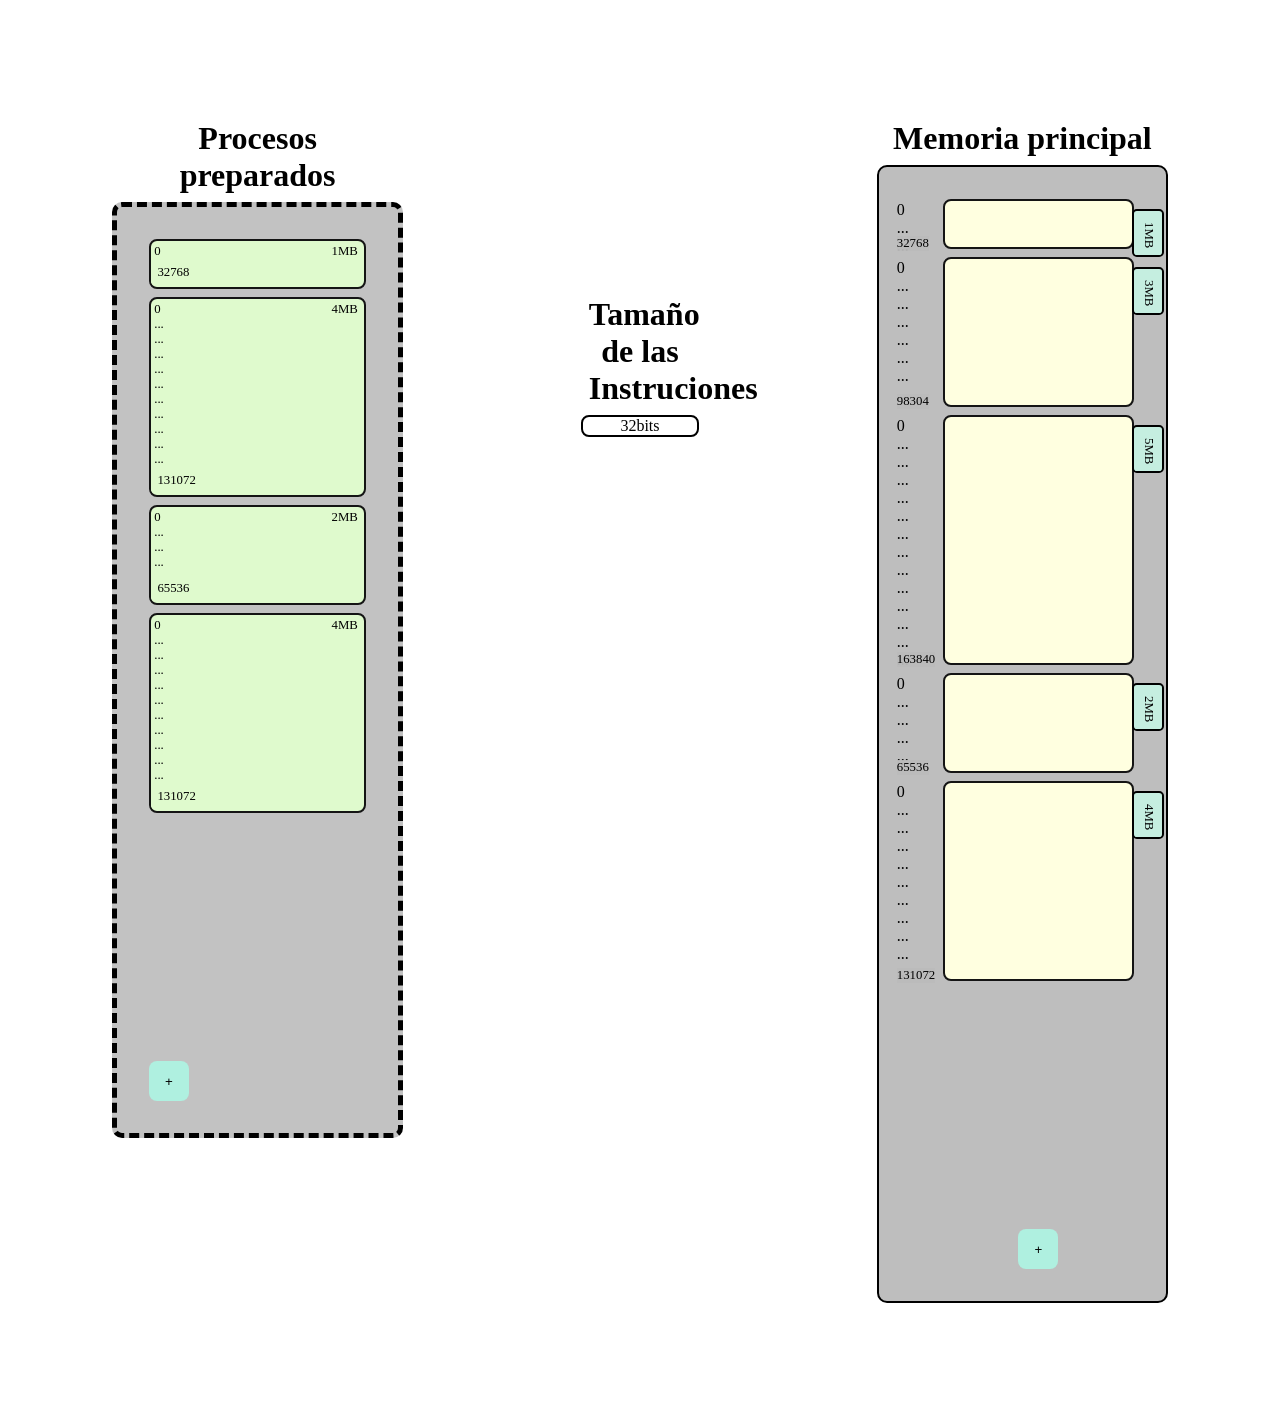
==== commit 22cae994: "pruebas de modal con dialog" ====
--- a/index.html
+++ b/index.html
@@ -16,15 +16,39 @@
             </li>
         </ul>
     </nav> -->
+    <!-- <dialog open closedby="any">
+        <p>
+            <svg xmlns="http://www.w3.org/2000/svg" width="32" height="32" viewBox="0 0 24 24">
+                <path fill="#888888" d="M11 9h2V7h-2m1 13c-4.41 0-8-3.59-8-8s3.59-8
+        8-8s8 3.59 8 8s-3.59 8-8 8m0-18A10 10 0 0 0 2 12a10 10 0 0 0 10
+        10a10 10 0 0 0 10-10A10 10 0 0 0 12 2m-1 15h2v-6h-2v6Z" />
+            </svg>
+            Esto es un ejemplo de mensaje de diálogo.
+        </p>
+        <form method="dialog">
+            <button>Cerrar</button>
+        </form>
+    </dialog> -->
+
+    <dialog id="alert-dialog" >
+        <h3>¡Vuelve a la sombra!</h3>
+        <img src="img/image.png" alt="Gandalf" width="20%" height="20%">
+        <p>¡NO... PUEDES... PASAR!</p>
+        <form>
+            <button formmethod="dialog">Ok!</button>
+        </form>
+    </dialog>
+
 
     <div class="main-container">
+
         <div class="contenedor-procesos">
             <h1 class="titulo">Procesos preparados</h1>
             <div class="procesos_preparados" id="procesos">
                 <div class="proceso size1" draggable="true" id="p1">
                     <div class="info-izq ">
                         <span>
-                       
+
                         </span>
 
                     </div>
@@ -32,16 +56,16 @@
                 <div class="proceso size4" draggable="true" id="p2">
                     <div class="info-izq ">
                         <span>
-                     
+
                         </span>
 
                     </div>
                     <!-- <div class="nombre-proceso">Chrome</div> -->
                 </div>
                 <div class="proceso size2" draggable="true" id="p3">
-                     <div class="info-izq ">
+                    <div class="info-izq ">
                         <span>
-                       
+
                         </span>
 
                     </div>
@@ -49,26 +73,27 @@
                 <div class="proceso size4" draggable="true" id="p4">
                     <div class="info-izq ">
                         <span>
-                       
+
                         </span>
 
                     </div>
                 </div>
                 <div class="button-container">
-                    <button class="button">+</button>
+                    <button class="button" onclick="mostrarModal()" id="show-button">+</button>
                 </div>
+
             </div>
+
+
         </div>
-        <div>
-            
-        </div>
+
         <div class="contenedor-instruciones">
             <h1 class="titulo">Tamaño de las Instruciones</h1>
             <div class="instruciones">
                 <p>32bits</p>
             </div>
         </div>
-        
+
         <div class="contenedor-particiones">
             <h1 class="titulo">Memoria principal</h1>
 
@@ -76,7 +101,7 @@
                 <div class="particion size1 tooltip">
                     <div class="info-izq fuera">
                         <span>
-                            
+
                         </span>
                     </div>
                     <span class="tooltiptext_derecha">
@@ -88,7 +113,7 @@
                 <div class="particion size3 tooltip">
                     <div class="info-izq fuera">
                         <span>
-                            
+
                         </span>
                     </div>
                     <span class="tooltiptext_derecha">
@@ -100,7 +125,7 @@
                 <div class="particion size5 tooltip">
                     <div class="info-izq fuera">
                         <span>
-                            
+
                         </span>
                     </div>
                     <span class="tooltiptext_derecha">
@@ -111,7 +136,7 @@
                 <div class="particion size2 tooltip">
                     <div class="info-izq fuera">
                         <span>
-                            
+
                         </span>
                     </div>
                     <span class="tooltiptext_derecha">
@@ -123,7 +148,7 @@
                 <div class="particion size4 tooltip">
                     <div class="info-izq fuera">
                         <span>
-                            
+
                         </span>
                     </div>
                     <span class="tooltiptext_derecha">
@@ -137,6 +162,7 @@
             </div>
         </div>
     </div>
+
     <script type="text/javascript" src="/js/drag.js"></script>
 </body>
 
--- a/scss/mis_estilos.css
+++ b/scss/mis_estilos.css
@@ -1,9 +1,31 @@
+:root {
+  --size_memmory:30%;
+}
+
+.modal {
+  background-color: rgba(89, 12, 12, 0.5);
+  width: 100vw;
+  height: 100vh;
+  position: absolute;
+  top: 0;
+  left: 0;
+  border: 1px solid black;
+  display: none;
+}
+.modal div.contenido {
+  width: 40vw;
+  height: 70vh;
+  border-radius: 10px;
+  background-color: rgb(54, 92, 123);
+  position: absolute;
+  left: 30%;
+  top: 10%;
+}
+
 * {
+  margin: 0;
+  padding: 0;
   box-sizing: border-box;
-}
-
-:root {
-  --size_memmory:30% ;
 }
 
 .titulo {
@@ -49,7 +71,7 @@
 
 .main-container {
   display: flex;
-  justify-content: space-around;
+  justify-content: space-between;
   padding: 3rem;
 }
 
@@ -57,6 +79,7 @@
   width: 10%;
   height: 50%;
   margin-top: 15rem;
+  text-align: justify;
 }
 .contenedor-instruciones .instruciones {
   width: 100%;
@@ -108,7 +131,7 @@
 }
 .proceso.size1 {
   position: relative;
-  height: calc(1 * 4rem);
+  height: calc(1 * 50px);
 }
 .proceso.size1 > .info-izq {
   position: relative;
@@ -131,10 +154,11 @@
 .proceso.size1 > .info-izq::after {
   content: "0\a...\a...\a...\a...\a...\a...\a...\a...\a...\a...\a...\a...\a...\a...\a...";
   display: block;
-  height: calc(1 * 4rem - 0.5rem);
-  overflow: hidden;
-  white-space: pre;
-  padding: 0.2rem;
+  height: calc(1 * 50px - 0.5rem);
+  overflow: hidden;
+  white-space: pre;
+  padding: 0.2rem;
+  font-size: 0.8rem;
 }
 .proceso.size1::after {
   content: "1MB";
@@ -146,7 +170,7 @@
 }
 .proceso.size2 {
   position: relative;
-  height: calc(2 * 4rem);
+  height: calc(2 * 50px);
 }
 .proceso.size2 > .info-izq {
   position: relative;
@@ -169,10 +193,11 @@
 .proceso.size2 > .info-izq::after {
   content: "0\a...\a...\a...\a...\a...\a...\a...\a...\a...\a...\a...\a...\a...\a...\a...";
   display: block;
-  height: calc(2 * 4rem - 0.5rem);
-  overflow: hidden;
-  white-space: pre;
-  padding: 0.2rem;
+  height: calc(2 * 50px - 0.5rem);
+  overflow: hidden;
+  white-space: pre;
+  padding: 0.2rem;
+  font-size: 0.8rem;
 }
 .proceso.size2::after {
   content: "2MB";
@@ -184,7 +209,7 @@
 }
 .proceso.size3 {
   position: relative;
-  height: calc(3 * 4rem);
+  height: calc(3 * 50px);
 }
 .proceso.size3 > .info-izq {
   position: relative;
@@ -207,10 +232,11 @@
 .proceso.size3 > .info-izq::after {
   content: "0\a...\a...\a...\a...\a...\a...\a...\a...\a...\a...\a...\a...\a...\a...\a...";
   display: block;
-  height: calc(3 * 4rem - 0.5rem);
-  overflow: hidden;
-  white-space: pre;
-  padding: 0.2rem;
+  height: calc(3 * 50px - 0.5rem);
+  overflow: hidden;
+  white-space: pre;
+  padding: 0.2rem;
+  font-size: 0.8rem;
 }
 .proceso.size3::after {
   content: "3MB";
@@ -222,7 +248,7 @@
 }
 .proceso.size4 {
   position: relative;
-  height: calc(4 * 4rem);
+  height: calc(4 * 50px);
 }
 .proceso.size4 > .info-izq {
   position: relative;
@@ -245,10 +271,11 @@
 .proceso.size4 > .info-izq::after {
   content: "0\a...\a...\a...\a...\a...\a...\a...\a...\a...\a...\a...\a...\a...\a...\a...";
   display: block;
-  height: calc(4 * 4rem - 0.5rem);
-  overflow: hidden;
-  white-space: pre;
-  padding: 0.2rem;
+  height: calc(4 * 50px - 0.5rem);
+  overflow: hidden;
+  white-space: pre;
+  padding: 0.2rem;
+  font-size: 0.8rem;
 }
 .proceso.size4::after {
   content: "4MB";
@@ -260,7 +287,7 @@
 }
 .proceso.size5 {
   position: relative;
-  height: calc(5 * 4rem);
+  height: calc(5 * 50px);
 }
 .proceso.size5 > .info-izq {
   position: relative;
@@ -283,10 +310,11 @@
 .proceso.size5 > .info-izq::after {
   content: "0\a...\a...\a...\a...\a...\a...\a...\a...\a...\a...\a...\a...\a...\a...\a...";
   display: block;
-  height: calc(5 * 4rem - 0.5rem);
-  overflow: hidden;
-  white-space: pre;
-  padding: 0.2rem;
+  height: calc(5 * 50px - 0.5rem);
+  overflow: hidden;
+  white-space: pre;
+  padding: 0.2rem;
+  font-size: 0.8rem;
 }
 .proceso.size5::after {
   content: "5MB";
@@ -350,7 +378,7 @@
 }
 .mi_memoria .particion.size1 {
   position: relative;
-  height: calc(1 * 4rem);
+  height: calc(1 * 50px);
 }
 .mi_memoria .particion.size1 .pestana-derecha {
   position: absolute;
@@ -394,13 +422,13 @@
 .mi_memoria .particion.size1 > .info-izq::after {
   content: "0 \a... \a... \a... \a... \a... \a... \a... \a... \a... \a... \a... \a... \a... \a... \a... \a... ";
   display: block;
-  height: calc(1 * 4rem);
+  height: calc(1 * 50px);
   overflow: hidden;
   white-space: pre;
 }
 .mi_memoria .particion.size2 {
   position: relative;
-  height: calc(2 * 4rem);
+  height: calc(2 * 50px);
 }
 .mi_memoria .particion.size2 .pestana-derecha {
   position: absolute;
@@ -444,13 +472,13 @@
 .mi_memoria .particion.size2 > .info-izq::after {
   content: "0 \a... \a... \a... \a... \a... \a... \a... \a... \a... \a... \a... \a... \a... \a... \a... \a... ";
   display: block;
-  height: calc(2 * 4rem);
+  height: calc(2 * 50px);
   overflow: hidden;
   white-space: pre;
 }
 .mi_memoria .particion.size3 {
   position: relative;
-  height: calc(3 * 4rem);
+  height: calc(3 * 50px);
 }
 .mi_memoria .particion.size3 .pestana-derecha {
   position: absolute;
@@ -494,13 +522,13 @@
 .mi_memoria .particion.size3 > .info-izq::after {
   content: "0 \a... \a... \a... \a... \a... \a... \a... \a... \a... \a... \a... \a... \a... \a... \a... \a... ";
   display: block;
-  height: calc(3 * 4rem);
+  height: calc(3 * 50px);
   overflow: hidden;
   white-space: pre;
 }
 .mi_memoria .particion.size4 {
   position: relative;
-  height: calc(4 * 4rem);
+  height: calc(4 * 50px);
 }
 .mi_memoria .particion.size4 .pestana-derecha {
   position: absolute;
@@ -544,13 +572,13 @@
 .mi_memoria .particion.size4 > .info-izq::after {
   content: "0 \a... \a... \a... \a... \a... \a... \a... \a... \a... \a... \a... \a... \a... \a... \a... \a... ";
   display: block;
-  height: calc(4 * 4rem);
+  height: calc(4 * 50px);
   overflow: hidden;
   white-space: pre;
 }
 .mi_memoria .particion.size5 {
   position: relative;
-  height: calc(5 * 4rem);
+  height: calc(5 * 50px);
 }
 .mi_memoria .particion.size5 .pestana-derecha {
   position: absolute;
@@ -594,7 +622,38 @@
 .mi_memoria .particion.size5 > .info-izq::after {
   content: "0 \a... \a... \a... \a... \a... \a... \a... \a... \a... \a... \a... \a... \a... \a... \a... \a... ";
   display: block;
-  height: calc(5 * 4rem);
-  overflow: hidden;
-  white-space: pre;
+  height: calc(5 * 50px);
+  overflow: hidden;
+  white-space: pre;
+}
+
+table.algoritmo {
+  border: 2px solid black;
+  padding: 0;
+  border-collapse: collapse;
+}
+table.algoritmo td {
+  margin: 0;
+  width: 2rem;
+  border: 2px solid black;
+  text-align: center;
+}
+table.algoritmo tr {
+  padding: 0;
+}
+
+table.datos {
+  border: 2px solid black;
+  padding: 0;
+  border-collapse: collapse;
+}
+table.datos td {
+  margin: 0;
+  width: 2rem;
+  height: 2rem;
+  border: 2px solid black;
+  text-align: center;
+}
+table.datos tr {
+  padding: 0;
 }/*# sourceMappingURL=mis_estilos.css.map */
